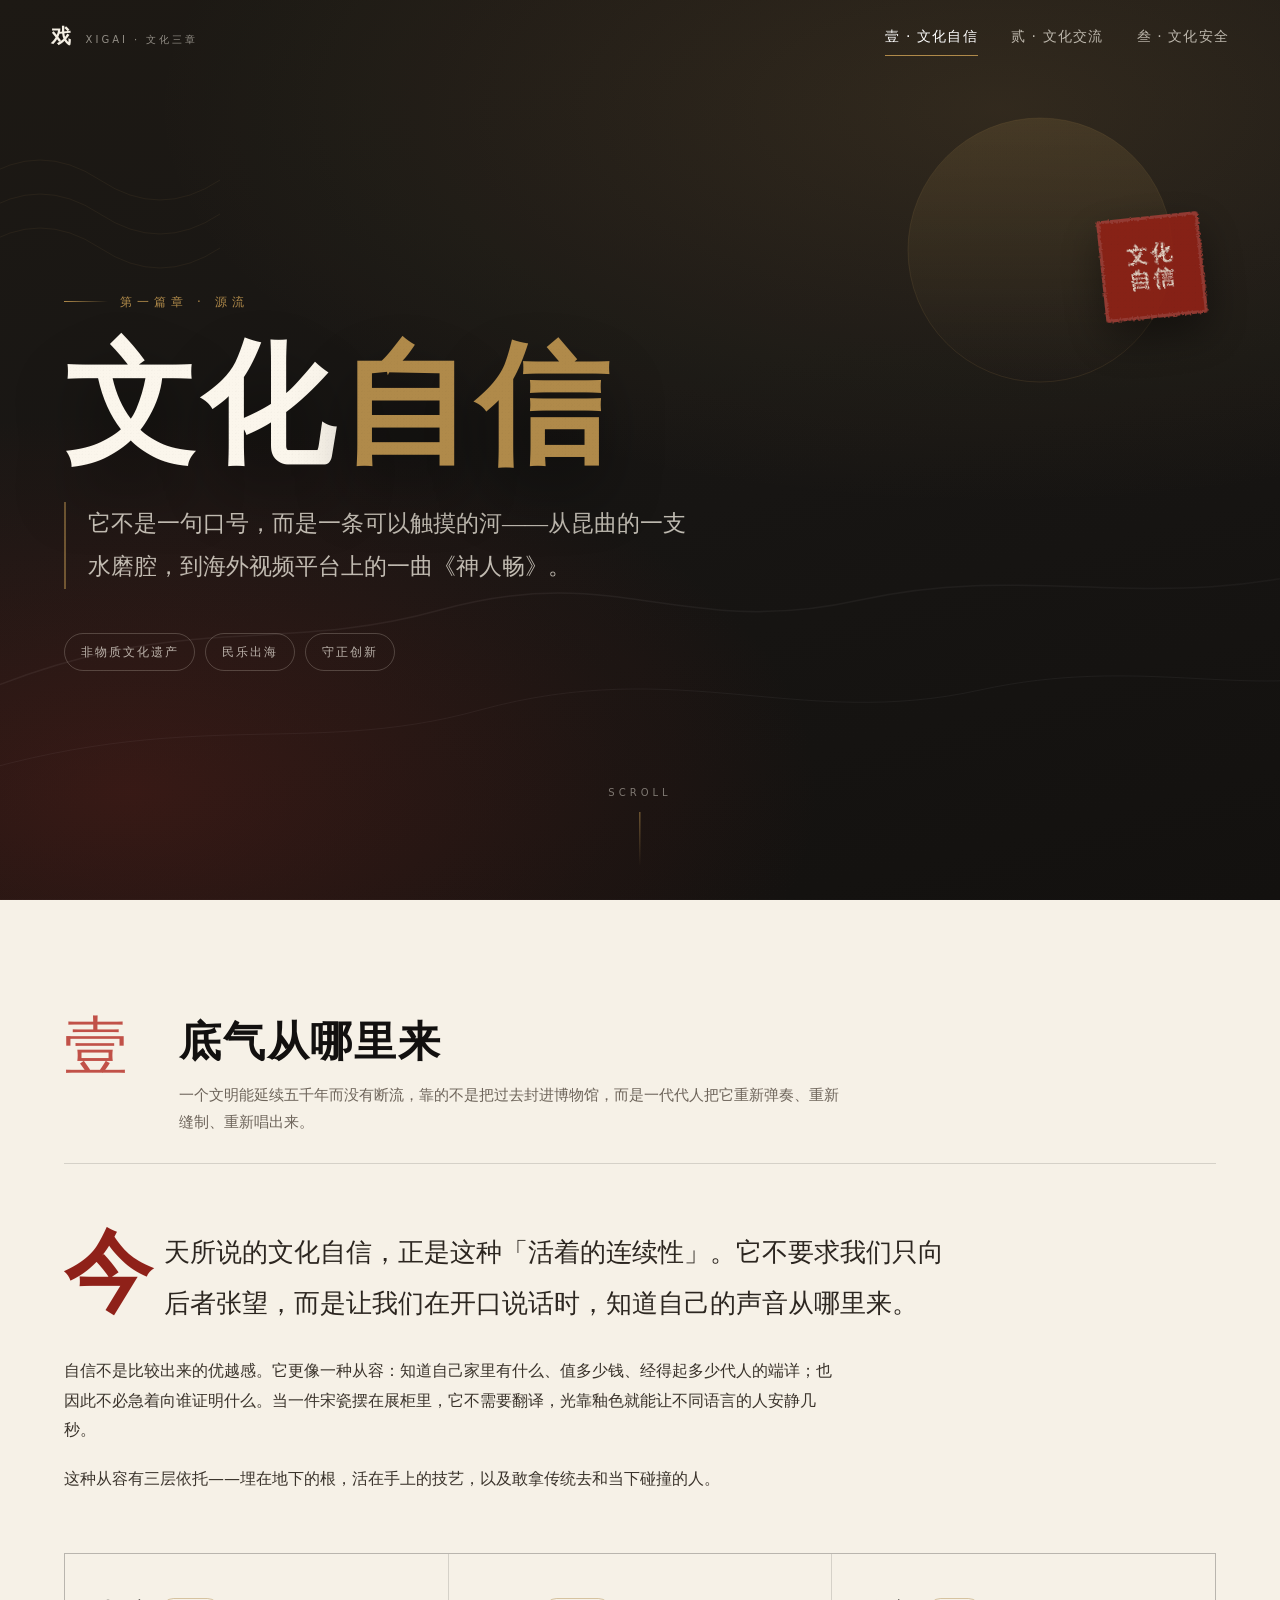
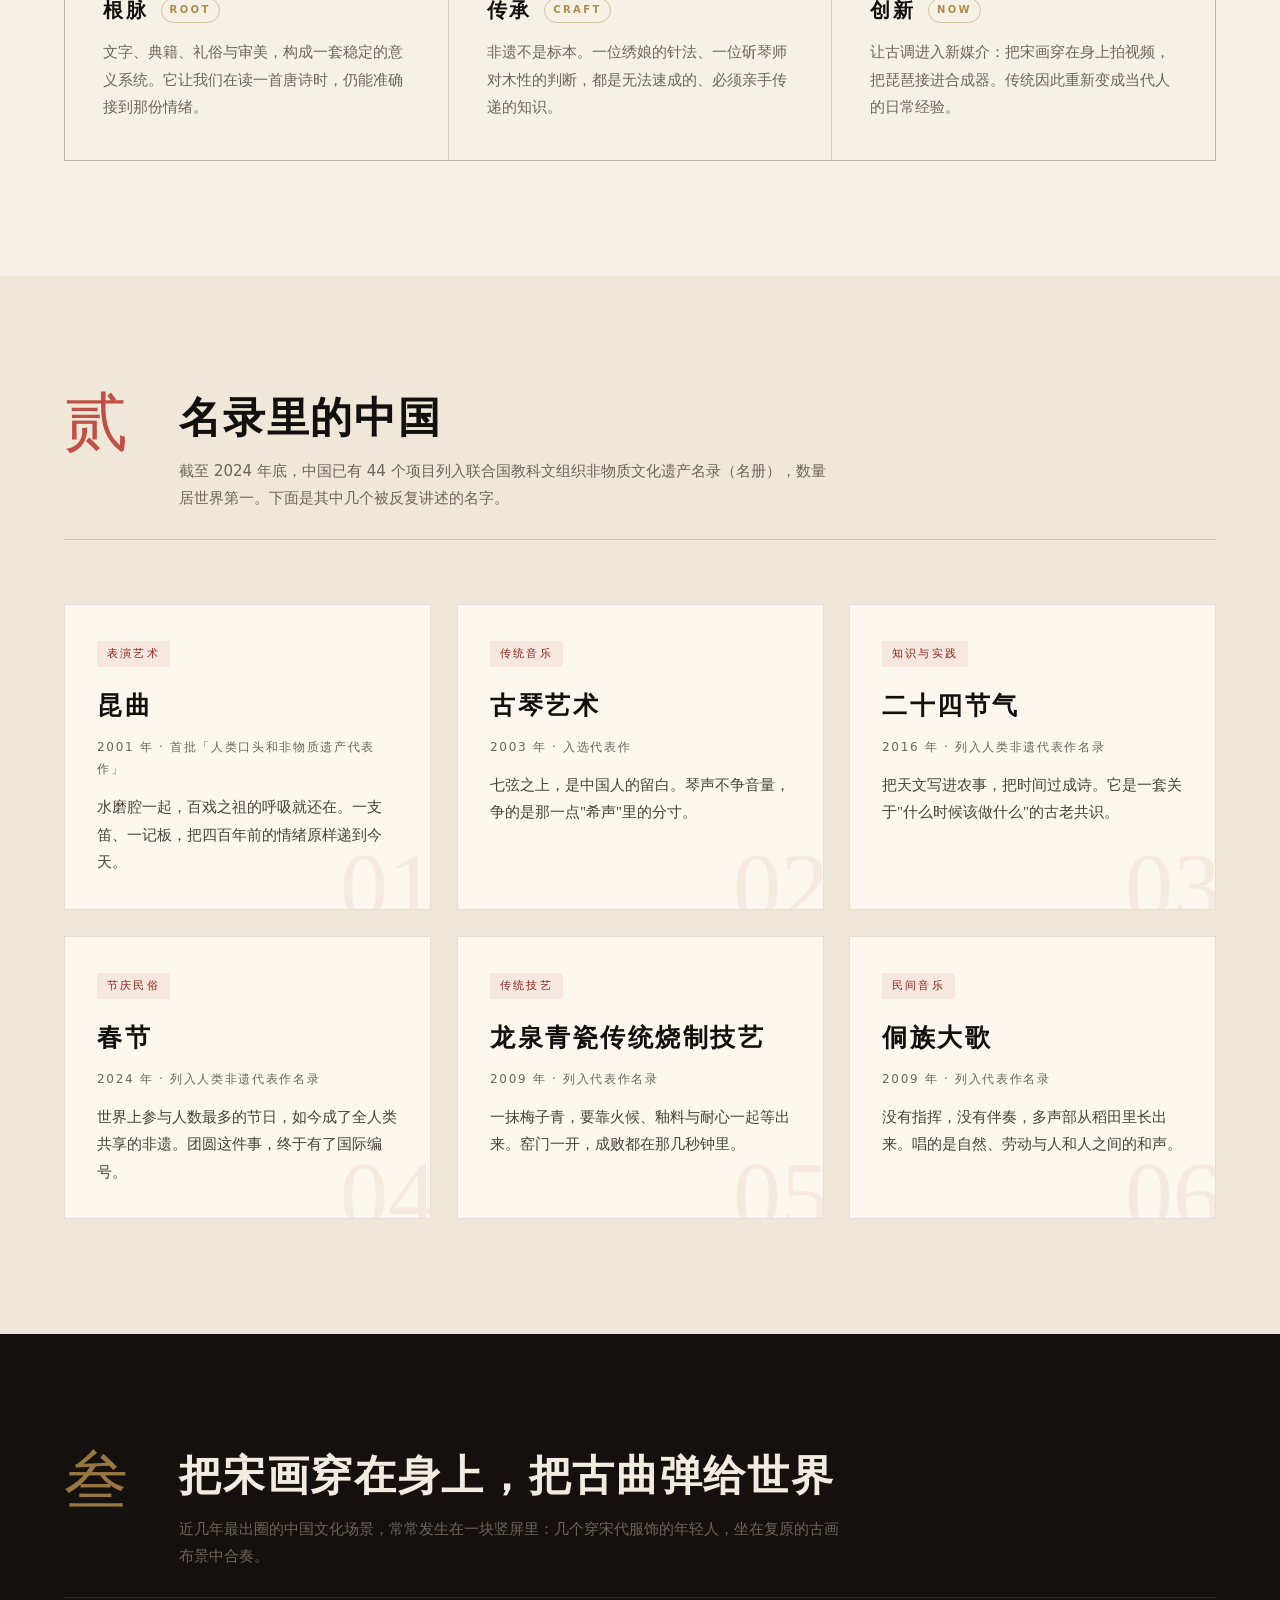
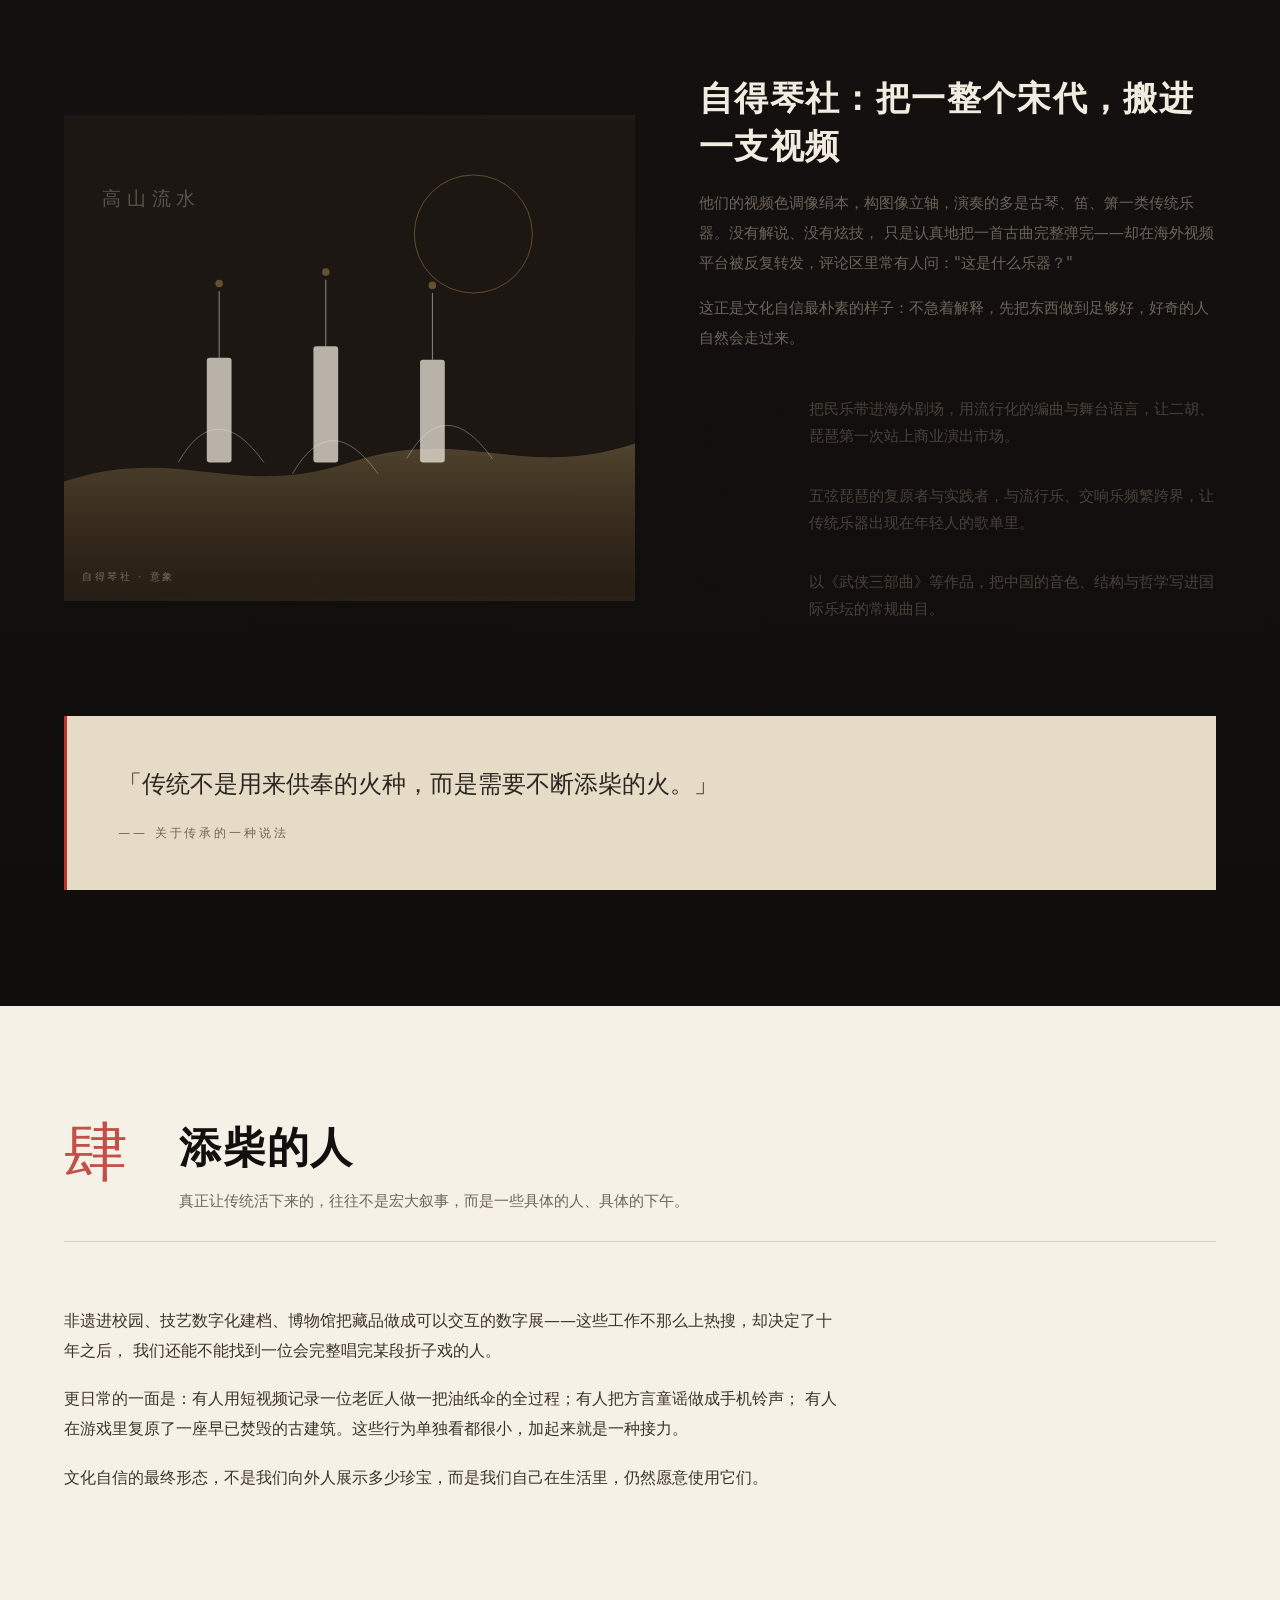
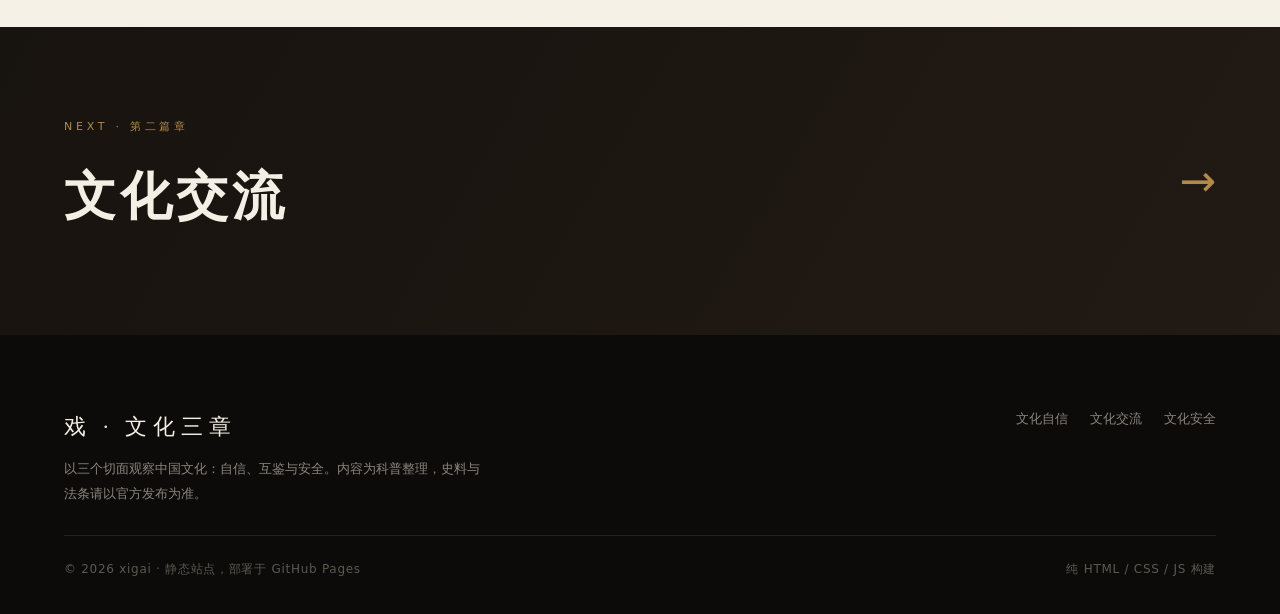
==== index.html @ 6d7d10a4 "feat: 建立文化三章静态站点与 Pages 部署工作流 三页结构：文化自信（非遗/民乐出海）、文化交流（民间与宏观双视角）、文化安全（风险/提醒/法条）。" ====
<!DOCTYPE html>
<html lang="zh-CN">
<head>
<meta charset="UTF-8">
<meta name="viewport" content="width=device-width, initial-scale=1">
<title>文化自信 · 文化三章</title>
<meta name="description" content="文化三章之一：文化自信。从非物质文化遗产到民乐出海，看一条没有断流的河。">
<link rel="icon" href="data:image/svg+xml,%3Csvg xmlns='http://www.w3.org/2000/svg' viewBox='0 0 100 100'%3E%3Crect width='100' height='100' fill='%238f2119'/%3E%3Ctext x='50' y='73' font-size='62' text-anchor='middle' fill='%23f5e6d6'%3E%E6%96%87%3C/text%3E%3C/svg%3E">
<link rel="stylesheet" href="assets/css/style.css">
</head>
<body data-page="home">

<div class="progress" aria-hidden="true"></div>

<svg width="0" height="0" style="position:absolute" aria-hidden="true">
  <filter id="rough">
    <feTurbulence type="fractalNoise" baseFrequency="0.9" numOctaves="3" result="n"/>
    <feDisplacementMap in="SourceGraphic" in2="n" scale="4"/>
  </filter>
</svg>

<header class="nav">
  <a class="nav__logo" href="index.html"><b>戏</b><span>XIGAI · 文化三章</span></a>
  <button class="nav__toggle" aria-label="打开菜单" aria-expanded="false">
    <i></i><i></i><i></i>
  </button>
  <nav class="nav__links">
    <a href="index.html" data-nav="home">壹 · 文化自信</a>
    <a href="exchange.html" data-nav="exchange">贰 · 文化交流</a>
    <a href="security.html" data-nav="security">叁 · 文化安全</a>
  </nav>
</header>

<main>
  <!-- 首屏 -->
  <section class="hero">
    <div class="hero__art" aria-hidden="true">
      <svg viewBox="0 0 1440 900" preserveAspectRatio="xMidYMid slice">
        <defs>
          <linearGradient id="g1" x1="0" y1="0" x2="0" y2="1">
            <stop offset="0%" stop-color="#b08a4a" stop-opacity=".34"/>
            <stop offset="100%" stop-color="#b08a4a" stop-opacity="0"/>
          </linearGradient>
          <linearGradient id="g2" x1="0" y1="0" x2="1" y2="1">
            <stop offset="0%" stop-color="#f4efe4" stop-opacity=".16"/>
            <stop offset="100%" stop-color="#f4efe4" stop-opacity="0"/>
          </linearGradient>
        </defs>
        <circle cx="1120" cy="250" r="132" fill="url(#g1)"/>
        <circle cx="1120" cy="250" r="132" fill="none" stroke="#b08a4a" stroke-opacity=".28"/>
        <path d="M0 720 C 240 600 340 660 520 610 C 700 560 760 640 940 600 C 1120 560 1240 620 1440 560 L1440 900 L0 900 Z"
              fill="none" stroke="url(#g2)" stroke-width="1.5"/>
        <path d="M0 790 C 260 700 380 760 560 710 C 760 655 880 730 1060 690 C 1220 655 1330 700 1440 670"
              fill="none" stroke="#f4efe4" stroke-opacity=".1" stroke-width="1"/>
        <g stroke="#b08a4a" stroke-opacity=".18" fill="none">
          <path d="M60 180 q 60 -40 120 0 t 120 0"/>
          <path d="M60 214 q 60 -40 120 0 t 120 0"/>
          <path d="M60 248 q 60 -40 120 0 t 120 0"/>
        </g>
        <g fill="#f4efe4" fill-opacity=".05">
          <rect x="0" y="0" width="1440" height="900"/>
        </g>
      </svg>
    </div>

    <div class="seal" aria-hidden="true">文化<br>自信</div>

    <div class="hero__inner">
      <p class="kicker">第一篇章 · 源流</p>
      <h1>文化<em>自信</em></h1>
      <p class="hero__sub">
        它不是一句口号，而是一条可以触摸的河——从昆曲的一支水磨腔，到海外视频平台上的一曲《神人畅》。
      </p>
      <div class="hero__meta">
        <span class="chip">非物质文化遗产</span>
        <span class="chip">民乐出海</span>
        <span class="chip">守正创新</span>
      </div>
    </div>

    <div class="hero__scroll">SCROLL</div>
  </section>

  <!-- 壹 -->
  <section class="section">
    <div class="wrap">
      <div class="section__head reveal">
        <div class="num">壹</div>
        <div>
          <h2>底气从哪里来</h2>
          <p>一个文明能延续五千年而没有断流，靠的不是把过去封进博物馆，而是一代代人把它重新弹奏、重新缝制、重新唱出来。</p>
        </div>
      </div>

      <p class="lead dropcap reveal">
        今天所说的文化自信，正是这种「活着的连续性」。它不要求我们只向后者张望，而是让我们在开口说话时，知道自己的声音从哪里来。
      </p>

      <div class="prose reveal" data-delay="80">
        <p>
          自信不是比较出来的优越感。它更像一种从容：知道自己家里有什么、值多少钱、经得起多少代人的端详；也因此不必急着向谁证明什么。当一件宋瓷摆在展柜里，它不需要翻译，光靠釉色就能让不同语言的人安静几秒。
        </p>
        <p>
          这种从容有三层依托——埋在地下的根，活在手上的技艺，以及敢拿传统去和当下碰撞的人。
        </p>
      </div>

      <div class="pillars reveal" data-delay="140">
        <div class="pillar">
          <h3>根脉 <span>ROOT</span></h3>
          <p>文字、典籍、礼俗与审美，构成一套稳定的意义系统。它让我们在读一首唐诗时，仍能准确接到那份情绪。</p>
        </div>
        <div class="pillar">
          <h3>传承 <span>CRAFT</span></h3>
          <p>非遗不是标本。一位绣娘的针法、一位斫琴师对木性的判断，都是无法速成的、必须亲手传递的知识。</p>
        </div>
        <div class="pillar">
          <h3>创新 <span>NOW</span></h3>
          <p>让古调进入新媒介：把宋画穿在身上拍视频，把琵琶接进合成器。传统因此重新变成当代人的日常经验。</p>
        </div>
      </div>
    </div>
  </section>

  <!-- 贰 · 非遗 -->
  <section class="section section--paper2">
    <div class="wrap">
      <div class="section__head reveal">
        <div class="num">贰</div>
        <div>
          <h2>名录里的中国</h2>
          <p>截至 2024 年底，中国已有 44 个项目列入联合国教科文组织非物质文化遗产名录（名册），数量居世界第一。下面是其中几个被反复讲述的名字。</p>
        </div>
      </div>

      <div class="grid">
        <article class="heritage reveal" data-idx="01">
          <span class="heritage__tag">表演艺术</span>
          <h3>昆曲</h3>
          <time>2001 年 · 首批「人类口头和非物质遗产代表作」</time>
          <p>水磨腔一起，百戏之祖的呼吸就还在。一支笛、一记板，把四百年前的情绪原样递到今天。</p>
        </article>

        <article class="heritage reveal" data-idx="02" data-delay="60">
          <span class="heritage__tag">传统音乐</span>
          <h3>古琴艺术</h3>
          <time>2003 年 · 入选代表作</time>
          <p>七弦之上，是中国人的留白。琴声不争音量，争的是那一点"希声"里的分寸。</p>
        </article>

        <article class="heritage reveal" data-idx="03" data-delay="120">
          <span class="heritage__tag">知识与实践</span>
          <h3>二十四节气</h3>
          <time>2016 年 · 列入人类非遗代表作名录</time>
          <p>把天文写进农事，把时间过成诗。它是一套关于"什么时候该做什么"的古老共识。</p>
        </article>

        <article class="heritage reveal" data-idx="04">
          <span class="heritage__tag">节庆民俗</span>
          <h3>春节</h3>
          <time>2024 年 · 列入人类非遗代表作名录</time>
          <p>世界上参与人数最多的节日，如今成了全人类共享的非遗。团圆这件事，终于有了国际编号。</p>
        </article>

        <article class="heritage reveal" data-idx="05" data-delay="60">
          <span class="heritage__tag">传统技艺</span>
          <h3>龙泉青瓷传统烧制技艺</h3>
          <time>2009 年 · 列入代表作名录</time>
          <p>一抹梅子青，要靠火候、釉料与耐心一起等出来。窑门一开，成败都在那几秒钟里。</p>
        </article>

        <article class="heritage reveal" data-idx="06" data-delay="120">
          <span class="heritage__tag">民间音乐</span>
          <h3>侗族大歌</h3>
          <time>2009 年 · 列入代表作名录</time>
          <p>没有指挥，没有伴奏，多声部从稻田里长出来。唱的是自然、劳动与人和人之间的和声。</p>
        </article>
      </div>
    </div>
  </section>

  <!-- 叁 · 民乐出海 -->
  <section class="section section--dark">
    <div class="wrap">
      <div class="section__head reveal">
        <div class="num">叁</div>
        <div>
          <h2>把宋画穿在身上，把古曲弹给世界</h2>
          <p>近几年最出圈的中国文化场景，常常发生在一块竖屏里：几个穿宋代服饰的年轻人，坐在复原的古画布景中合奏。</p>
        </div>
      </div>

      <div class="feature">
        <div class="feature__visual reveal" aria-hidden="true">
          <svg viewBox="0 0 600 500">
            <defs>
              <linearGradient id="silk" x1="0" y1="0" x2="0" y2="1">
                <stop offset="0%" stop-color="#d8b979" stop-opacity=".5"/>
                <stop offset="100%" stop-color="#8a5a2b" stop-opacity=".18"/>
              </linearGradient>
            </defs>
            <rect x="0" y="0" width="600" height="500" fill="#1c1712"/>
            <circle cx="430" cy="120" r="62" fill="none" stroke="#b08a4a" stroke-opacity=".5"/>
            <path d="M0 380 C 120 340 180 400 300 360 C 420 320 480 380 600 340 L600 500 L0 500 Z" fill="url(#silk)" opacity=".55"/>
            <g stroke="#f4efe4" stroke-opacity=".35" stroke-width="1" fill="none">
              <path d="M120 360 q 40 -70 90 0"/>
              <path d="M240 372 q 40 -70 90 0"/>
              <path d="M360 356 q 40 -70 90 0"/>
            </g>
            <g fill="#f4efe4" fill-opacity=".72">
              <rect x="150" y="250" width="26" height="110" rx="3"/>
              <rect x="262" y="238" width="26" height="122" rx="3"/>
              <rect x="374" y="252" width="26" height="108" rx="3"/>
            </g>
            <g stroke="#f4efe4" stroke-opacity=".55" stroke-width="1">
              <path d="M163 250 L163 180" /><path d="M275 238 L275 168" /><path d="M387 252 L387 182"/>
            </g>
            <g fill="#b08a4a" fill-opacity=".5">
              <circle cx="163" cy="172" r="4"/><circle cx="275" cy="160" r="4"/><circle cx="387" cy="174" r="4"/>
            </g>
            <text x="40" y="90" fill="#f4efe4" fill-opacity=".28" font-size="20" font-family="serif" letter-spacing="6">高山流水</text>
          </svg>
        </div>

        <div class="reveal" data-delay="80">
          <h3>自得琴社：把一整个宋代，搬进一支视频</h3>
          <p>
            他们的视频色调像绢本，构图像立轴，演奏的多是古琴、笛、箫一类传统乐器。没有解说、没有炫技，
            只是认真地把一首古曲完整弹完——却在海外视频平台被反复转发，评论区里常有人问："这是什么乐器？"
          </p>
          <p>
            这正是文化自信最朴素的样子：不急着解释，先把东西做到足够好，好奇的人自然会走过来。
          </p>

          <ul class="mini-list">
            <li><b>女子十二乐坊</b><span>把民乐带进海外剧场，用流行化的编曲与舞台语言，让二胡、琵琶第一次站上商业演出市场。</span></li>
            <li><b>方锦龙</b><span>五弦琵琶的复原者与实践者，与流行乐、交响乐频繁跨界，让传统乐器出现在年轻人的歌单里。</span></li>
            <li><b>谭盾</b><span>以《武侠三部曲》等作品，把中国的音色、结构与哲学写进国际乐坛的常规曲目。</span></li>
          </ul>
        </div>
      </div>

      <div class="quote reveal">
        「传统不是用来供奉的火种，而是需要不断添柴的火。」
        <small>—— 关于传承的一种说法</small>
      </div>
    </div>
  </section>

  <!-- 肆 -->
  <section class="section">
    <div class="wrap">
      <div class="section__head reveal">
        <div class="num">肆</div>
        <div>
          <h2>添柴的人</h2>
          <p>真正让传统活下来的，往往不是宏大叙事，而是一些具体的人、具体的下午。</p>
        </div>
      </div>

      <div class="prose reveal">
        <p>
          非遗进校园、技艺数字化建档、博物馆把藏品做成可以交互的数字展——这些工作不那么上热搜，却决定了十年之后，
          我们还能不能找到一位会完整唱完某段折子戏的人。
        </p>
        <p>
          更日常的一面是：有人用短视频记录一位老匠人做一把油纸伞的全过程；有人把方言童谣做成手机铃声；
          有人在游戏里复原了一座早已焚毁的古建筑。这些行为单独看都很小，加起来就是一种接力。
        </p>
        <p>
          文化自信的最终形态，不是我们向外人展示多少珍宝，而是我们自己在生活里，仍然愿意使用它们。
        </p>
      </div>
    </div>
  </section>
</main>

<a class="next" href="exchange.html">
  <div class="next__inner">
    <div>
      <small>NEXT · 第二篇章</small>
      <strong>文化交流</strong>
    </div>
    <div class="next__arrow" aria-hidden="true">→</div>
  </div>
</a>

<footer class="footer">
  <div class="footer__inner">
    <div>
      <div class="footer__brand">戏 · 文化三章</div>
      <p style="margin:0;max-width:420px;line-height:1.9;">
        以三个切面观察中国文化：自信、互鉴与安全。内容为科普整理，史料与法条请以官方发布为准。
      </p>
    </div>
    <div class="footer__links">
      <a href="index.html">文化自信</a>
      <a href="exchange.html">文化交流</a>
      <a href="security.html">文化安全</a>
    </div>
  </div>
  <div class="footer__bottom">
    <span>© <span id="year">2026</span> xigai · 静态站点，部署于 GitHub Pages</span>
    <span>纯 HTML / CSS / JS 构建</span>
  </div>
</footer>

<button class="to-top" aria-label="回到顶部">
  <svg viewBox="0 0 24 24" fill="none" stroke="currentColor" stroke-width="2">
    <path d="M12 19V5M5 12l7-7 7 7"/>
  </svg>
</button>

<script src="assets/js/main.js"></script>
<script>document.getElementById("year").textContent = new Date().getFullYear();</script>
</body>
</html>
---- assets/css/style.css ----
/* =========================================================
   xigai — 文化三章 共享样式
   设计语言：纸本 + 墨 + 朱砂 + 赭金，编辑式排版
   ========================================================= */

:root {
  --ink: #12100f;
  --ink-soft: #1d1917;
  --ink-line: rgba(18, 16, 15, 0.14);
  --paper: #f6f1e7;
  --paper-2: #efe7d7;
  --paper-3: #e6dbc7;
  --red: #b8352c;
  --red-deep: #8f2119;
  --gold: #b08a4a;
  --jade: #33705f;
  --muted: #6d645a;
  --serif: "Noto Serif SC", "Source Han Serif SC", "Songti SC", "STSong", "SimSun", serif;
  --sans: "Noto Sans SC", "PingFang SC", "Microsoft YaHei", system-ui, -apple-system, sans-serif;
  --maxw: 1180px;
  --ease: cubic-bezier(0.22, 0.61, 0.36, 1);
}

*,
*::before,
*::after { box-sizing: border-box; }

html { scroll-behavior: smooth; }

body {
  margin: 0;
  background: var(--paper);
  color: var(--ink);
  font-family: var(--sans);
  font-size: 16px;
  line-height: 1.85;
  -webkit-font-smoothing: antialiased;
  text-rendering: optimizeLegibility;
  overflow-x: hidden;
}

img { max-width: 100%; display: block; }
a { color: inherit; text-decoration: none; }
::selection { background: var(--red); color: #fff; }

/* ---------- 纸纹与光晕 ---------- */
body::before {
  content: "";
  position: fixed;
  inset: 0;
  pointer-events: none;
  z-index: 9998;
  opacity: 0.35;
  background-image:
    radial-gradient(rgba(18, 16, 15, 0.055) 1px, transparent 1px),
    radial-gradient(rgba(18, 16, 15, 0.035) 1px, transparent 1px);
  background-size: 3px 3px, 7px 7px;
  background-position: 0 0, 2px 3px;
  mix-blend-mode: multiply;
}

/* ---------- 阅读进度条 ---------- */
.progress {
  position: fixed;
  top: 0; left: 0;
  height: 2px;
  width: 0;
  background: linear-gradient(90deg, var(--red-deep), var(--red), var(--gold));
  z-index: 10000;
  transition: width 0.1s linear;
}

/* ---------- 顶部导航 ---------- */
.nav {
  position: fixed;
  top: 0; left: 0; right: 0;
  z-index: 9999;
  display: flex;
  align-items: center;
  justify-content: space-between;
  gap: 24px;
  padding: 18px clamp(20px, 4vw, 56px);
  background: rgba(18, 16, 15, 0.0);
  border-bottom: 1px solid transparent;
  transition: background 0.45s var(--ease), padding 0.45s var(--ease), border-color 0.45s var(--ease);
  color: #f4efe4;
}

.nav.is-solid {
  background: rgba(16, 14, 13, 0.9);
  backdrop-filter: blur(14px) saturate(1.2);
  -webkit-backdrop-filter: blur(14px) saturate(1.2);
  border-bottom: 1px solid rgba(240, 230, 210, 0.12);
  padding: 12px clamp(20px, 4vw, 56px);
}

.nav__logo {
  display: flex;
  align-items: baseline;
  gap: 10px;
  font-family: var(--serif);
  font-size: 20px;
  letter-spacing: 0.22em;
}

.nav__logo b { font-weight: 600; }
.nav__logo span {
  font-family: var(--sans);
  font-size: 10px;
  letter-spacing: 0.3em;
  opacity: 0.55;
  text-transform: uppercase;
}

.nav__links {
  display: flex;
  align-items: center;
  gap: clamp(16px, 2.6vw, 38px);
  font-size: 14px;
  letter-spacing: 0.08em;
}

.nav__links a {
  position: relative;
  padding: 6px 0;
  opacity: 0.72;
  transition: opacity 0.3s var(--ease);
}

.nav__links a::after {
  content: "";
  position: absolute;
  left: 0; bottom: 0;
  height: 1px; width: 0;
  background: var(--gold);
  transition: width 0.35s var(--ease);
}

.nav__links a:hover { opacity: 1; }
.nav__links a:hover::after,
.nav__links a.is-active::after { width: 100%; }
.nav__links a.is-active { opacity: 1; color: #fff; }

.nav__toggle {
  display: none;
  width: 40px; height: 40px;
  border: 1px solid rgba(244, 239, 228, 0.28);
  background: transparent;
  border-radius: 2px;
  cursor: pointer;
  position: relative;
}

.nav__toggle i {
  position: absolute;
  left: 10px; right: 10px;
  height: 1px;
  background: #f4efe4;
  transition: transform 0.35s var(--ease), opacity 0.25s;
}
.nav__toggle i:nth-child(1) { top: 14px; }
.nav__toggle i:nth-child(2) { top: 19px; }
.nav__toggle i:nth-child(3) { top: 24px; }
.nav.is-open .nav__toggle i:nth-child(1) { transform: translateY(5px) rotate(45deg); }
.nav.is-open .nav__toggle i:nth-child(2) { opacity: 0; }
.nav.is-open .nav__toggle i:nth-child(3) { transform: translateY(-5px) rotate(-45deg); }

/* ---------- 首屏 ---------- */
.hero {
  position: relative;
  min-height: 100vh;
  display: flex;
  align-items: center;
  padding: 140px clamp(22px, 5vw, 72px) 90px;
  background:
    radial-gradient(120% 80% at 78% 12%, rgba(176, 138, 74, 0.16), transparent 55%),
    radial-gradient(90% 70% at 10% 88%, rgba(140, 33, 25, 0.28), transparent 60%),
    linear-gradient(165deg, #17130f 0%, #12100f 45%, #0d0b0a 100%);
  color: #f4efe4;
  overflow: hidden;
}

.hero__art {
  position: absolute;
  inset: 0;
  pointer-events: none;
  opacity: 0.5;
}

.hero__art svg { width: 100%; height: 100%; }

.hero__inner {
  position: relative;
  z-index: 2;
  width: 100%;
  max-width: var(--maxw);
  margin: 0 auto;
}

.kicker {
  display: inline-flex;
  align-items: center;
  gap: 12px;
  font-size: 12px;
  letter-spacing: 0.42em;
  color: var(--gold);
  text-transform: uppercase;
  margin-bottom: 26px;
}

.kicker::before {
  content: "";
  width: 44px; height: 1px;
  background: linear-gradient(90deg, var(--gold), transparent);
}

.hero h1 {
  font-family: var(--serif);
  font-weight: 600;
  font-size: clamp(56px, 11vw, 132px);
  line-height: 1.02;
  letter-spacing: 0.04em;
  margin: 0 0 28px;
  color: #fbf6ec;
  text-shadow: 0 30px 60px rgba(0, 0, 0, 0.45);
}

.hero h1 em {
  font-style: normal;
  color: var(--gold);
  position: relative;
}

.hero__sub {
  max-width: 640px;
  font-family: var(--serif);
  font-size: clamp(17px, 2.1vw, 23px);
  line-height: 1.9;
  color: rgba(244, 239, 228, 0.76);
  margin: 0;
  border-left: 2px solid rgba(176, 138, 74, 0.55);
  padding-left: 22px;
}

.hero__meta {
  display: flex;
  flex-wrap: wrap;
  gap: 10px;
  margin-top: 44px;
}

.chip {
  font-size: 12px;
  letter-spacing: 0.16em;
  padding: 7px 16px;
  border: 1px solid rgba(240, 232, 216, 0.22);
  border-radius: 999px;
  color: rgba(244, 239, 228, 0.72);
  transition: border-color 0.3s, color 0.3s, background 0.3s;
}

.chip:hover {
  border-color: var(--gold);
  color: var(--gold);
  background: rgba(176, 138, 74, 0.08);
}

.hero__scroll {
  position: absolute;
  left: 50%;
  bottom: 34px;
  transform: translateX(-50%);
  display: flex;
  flex-direction: column;
  align-items: center;
  gap: 10px;
  font-size: 10px;
  letter-spacing: 0.4em;
  color: rgba(244, 239, 228, 0.45);
  z-index: 2;
}

.hero__scroll::after {
  content: "";
  width: 1px; height: 54px;
  background: linear-gradient(to bottom, rgba(176, 138, 74, 0.8), transparent);
  animation: drop 2.4s var(--ease) infinite;
}

@keyframes drop {
  0% { transform: scaleY(0); transform-origin: top; opacity: 0; }
  40% { transform: scaleY(1); transform-origin: top; opacity: 1; }
  100% { transform: scaleY(0); transform-origin: bottom; opacity: 0; }
}

/* 印章 */
.seal {
  position: absolute;
  right: clamp(24px, 6vw, 96px);
  top: 24%;
  width: clamp(74px, 8vw, 108px);
  height: clamp(74px, 8vw, 108px);
  background: var(--red-deep);
  color: #f5e6d6;
  font-family: var(--serif);
  font-size: clamp(16px, 1.7vw, 22px);
  line-height: 1.15;
  display: grid;
  place-items: center;
  text-align: center;
  letter-spacing: 0.1em;
  border-radius: 3px;
  box-shadow: 0 18px 40px rgba(0, 0, 0, 0.45), inset 0 0 0 3px rgba(255, 255, 255, 0.12);
  transform: rotate(-6deg);
  filter: url(#rough);
  opacity: 0.92;
  z-index: 2;
}

/* ---------- 通用段落 ---------- */
.section {
  position: relative;
  padding: clamp(70px, 9vw, 130px) clamp(22px, 5vw, 72px);
}

.section--paper2 { background: var(--paper-2); }
.section--dark {
  background: linear-gradient(180deg, #14110f, #100e0d);
  color: #f2ece0;
}
.section--dark .lead,
.section--dark p { color: rgba(242, 236, 224, 0.74); }

.wrap { max-width: var(--maxw); margin: 0 auto; }

.section__head {
  display: flex;
  gap: clamp(20px, 4vw, 56px);
  align-items: flex-start;
  margin-bottom: clamp(40px, 5vw, 70px);
  padding-bottom: 26px;
  border-bottom: 1px solid var(--ink-line);
}

.section--dark .section__head { border-color: rgba(240, 232, 216, 0.14); }

.num {
  font-family: var(--serif);
  font-size: clamp(40px, 5vw, 64px);
  line-height: 1;
  color: var(--red);
  opacity: 0.85;
  flex: none;
  font-weight: 500;
}

.section--dark .num { color: var(--gold); }

.section__head h2 {
  font-family: var(--serif);
  font-weight: 600;
  font-size: clamp(26px, 3.4vw, 42px);
  line-height: 1.3;
  margin: 0 0 12px;
  letter-spacing: 0.04em;
}

.section__head p {
  margin: 0;
  max-width: 660px;
  color: var(--muted);
  font-size: 15px;
}

.lead {
  font-family: var(--serif);
  font-size: clamp(19px, 2.4vw, 26px);
  line-height: 1.95;
  color: #2c2620;
  margin: 0 0 26px;
  max-width: 880px;
}

.prose { max-width: 780px; color: #3a332b; }
.prose p { margin: 0 0 1.2em; }

/* 首字下沉 */
.dropcap::first-letter {
  float: left;
  font-family: var(--serif);
  font-size: 3.4em;
  line-height: 0.92;
  padding: 4px 12px 0 0;
  color: var(--red-deep);
  font-weight: 600;
}

/* ---------- 概念三卡 ---------- */
.pillars {
  display: grid;
  grid-template-columns: repeat(auto-fit, minmax(240px, 1fr));
  gap: 1px;
  background: var(--ink-line);
  border: 1px solid var(--ink-line);
  margin-top: clamp(36px, 5vw, 60px);
}

.pillar {
  background: var(--paper);
  padding: clamp(24px, 3vw, 38px);
  transition: background 0.4s var(--ease), transform 0.4s var(--ease);
}

.pillar:hover { background: #fbf7ee; }

.pillar h3 {
  font-family: var(--serif);
  font-size: 20px;
  margin: 0 0 10px;
  letter-spacing: 0.14em;
  display: flex;
  align-items: center;
  gap: 12px;
}

.pillar h3 span {
  font-family: var(--sans);
  font-size: 10px;
  letter-spacing: 0.24em;
  color: var(--gold);
  border: 1px solid rgba(176, 138, 74, 0.45);
  padding: 2px 8px;
  border-radius: 999px;
}

.pillar p { margin: 0; font-size: 14.5px; color: var(--muted); line-height: 1.9; }

/* ---------- 非遗卡片网格 ---------- */
.grid {
  display: grid;
  grid-template-columns: repeat(auto-fill, minmax(280px, 1fr));
  gap: clamp(16px, 2vw, 26px);
}

.heritage {
  position: relative;
  background: #fbf7ee;
  border: 1px solid rgba(18, 16, 15, 0.1);
  padding: clamp(22px, 2.6vw, 32px);
  overflow: hidden;
  transition: transform 0.5s var(--ease), box-shadow 0.5s var(--ease), border-color 0.5s var(--ease);
}

.heritage::after {
  content: attr(data-idx);
  position: absolute;
  right: -6px;
  bottom: -26px;
  font-family: var(--serif);
  font-size: 96px;
  line-height: 1;
  color: rgba(184, 53, 44, 0.07);
  transition: color 0.5s var(--ease), transform 0.6s var(--ease);
}

.heritage:hover {
  transform: translateY(-6px);
  border-color: rgba(176, 138, 74, 0.6);
  box-shadow: 0 26px 50px -20px rgba(18, 16, 15, 0.35);
}

.heritage:hover::after { color: rgba(184, 53, 44, 0.14); transform: translateY(-4px); }

.heritage__tag {
  display: inline-block;
  font-size: 11px;
  letter-spacing: 0.2em;
  color: var(--red-deep);
  background: rgba(184, 53, 44, 0.08);
  padding: 3px 10px;
  margin-bottom: 16px;
}

.heritage h3 {
  font-family: var(--serif);
  font-size: clamp(20px, 2.2vw, 25px);
  margin: 0 0 6px;
  letter-spacing: 0.1em;
}

.heritage time {
  display: block;
  font-family: var(--sans);
  font-size: 12px;
  letter-spacing: 0.14em;
  color: var(--muted);
  margin-bottom: 14px;
}

.heritage p {
  margin: 0;
  font-size: 14.5px;
  color: #4a4239;
  line-height: 1.9;
  font-family: var(--serif);
}

/* ---------- 特写块 ---------- */
.feature {
  display: grid;
  grid-template-columns: 1.05fr 0.95fr;
  gap: clamp(28px, 5vw, 70px);
  align-items: center;
  margin-top: clamp(50px, 6vw, 80px);
}

.feature__visual {
  position: relative;
  aspect-ratio: 4 / 3.4;
  background: linear-gradient(160deg, #1b1714, #241d16 55%, #2c2118);
  overflow: hidden;
  display: grid;
  place-items: center;
}

.feature__visual svg { width: 100%; height: 100%; }

.feature__visual::after {
  content: "自得琴社 · 意象";
  position: absolute;
  left: 18px;
  bottom: 14px;
  font-size: 10px;
  letter-spacing: 0.26em;
  color: rgba(240, 230, 210, 0.4);
}

.feature h3 {
  font-family: var(--serif);
  font-size: clamp(24px, 3vw, 34px);
  line-height: 1.4;
  margin: 0 0 18px;
  letter-spacing: 0.04em;
}

.feature p { color: var(--muted); font-size: 15px; line-height: 2; margin: 0 0 1em; }

.mini-list { list-style: none; padding: 0; margin: 26px 0 0; }

.mini-list li {
  display: grid;
  grid-template-columns: 92px 1fr;
  gap: 18px;
  padding: 16px 0;
  border-top: 1px solid var(--ink-line);
  font-size: 14.5px;
  color: #4a4239;
}

.mini-list li b {
  font-family: var(--serif);
  font-weight: 600;
  color: var(--ink);
  letter-spacing: 0.08em;
}

/* ---------- 引言块 ---------- */
.quote {
  margin: clamp(46px, 6vw, 80px) 0 0;
  padding: clamp(28px, 4vw, 46px) clamp(26px, 4vw, 54px);
  background: var(--paper-3);
  border-left: 3px solid var(--red);
  font-family: var(--serif);
  font-size: clamp(18px, 2.2vw, 24px);
  line-height: 1.9;
  color: #2c2620;
  position: relative;
}

.quote small {
  display: block;
  margin-top: 14px;
  font-family: var(--sans);
  font-size: 12px;
  letter-spacing: 0.24em;
  color: var(--muted);
}

/* ---------- 标签页 ---------- */
.tabs {
  display: inline-flex;
  gap: 4px;
  padding: 4px;
  background: rgba(18, 16, 15, 0.06);
  border: 1px solid var(--ink-line);
  margin-bottom: clamp(34px, 4vw, 54px);
  flex-wrap: wrap;
}

.tab {
  appearance: none;
  border: 0;
  background: transparent;
  font-family: var(--sans);
  font-size: 14px;
  letter-spacing: 0.1em;
  color: var(--muted);
  padding: 10px 22px;
  cursor: pointer;
  transition: background 0.35s var(--ease), color 0.35s var(--ease);
}

.tab:hover { color: var(--ink); }

.tab.is-active {
  background: var(--ink);
  color: #f6f1e7;
}

.panel { display: none; animation: fade 0.5s var(--ease); }
.panel.is-active { display: block; }

@keyframes fade {
  from { opacity: 0; transform: translateY(10px); }
  to { opacity: 1; transform: none; }
}

/* ---------- 出海卡片 ---------- */
.export-grid {
  display: grid;
  grid-template-columns: repeat(auto-fill, minmax(300px, 1fr));
  gap: clamp(16px, 2vw, 24px);
}

.export {
  position: relative;
  padding: clamp(24px, 3vw, 34px);
  background: #fbf7ee;
  border: 1px solid rgba(18, 16, 15, 0.1);
  transition: transform 0.45s var(--ease), box-shadow 0.45s var(--ease);
}

.export:hover {
  transform: translateY(-5px);
  box-shadow: 0 24px 46px -22px rgba(18, 16, 15, 0.32);
}

.export__k {
  display: flex;
  align-items: center;
  gap: 12px;
  font-size: 11px;
  letter-spacing: 0.24em;
  color: var(--jade);
  margin-bottom: 14px;
}

.export__k::before {
  content: "";
  width: 6px; height: 6px;
  background: var(--jade);
  border-radius: 50%;
}

.export h3 {
  font-family: var(--serif);
  font-size: 22px;
  margin: 0 0 12px;
  letter-spacing: 0.08em;
}

.export p { margin: 0 0 14px; font-size: 14.5px; color: #4a4239; }

.export ul {
  margin: 0;
  padding: 0;
  list-style: none;
  display: flex;
  flex-wrap: wrap;
  gap: 8px;
}

.export ul li {
  font-size: 12px;
  letter-spacing: 0.08em;
  color: var(--muted);
  border: 1px solid var(--ink-line);
  padding: 3px 10px;
  border-radius: 999px;
}

/* ---------- 时间线 ---------- */
.timeline {
  position: relative;
  margin: clamp(30px, 4vw, 50px) 0 0;
  padding-left: 0;
  list-style: none;
}

.timeline::before {
  content: "";
  position: absolute;
  left: 108px;
  top: 6px;
  bottom: 6px;
  width: 1px;
  background: linear-gradient(to bottom, transparent, rgba(176, 138, 74, 0.65) 8%, rgba(176, 138, 74, 0.65) 92%, transparent);
}

.timeline li {
  position: relative;
  display: grid;
  grid-template-columns: 108px 1fr;
  gap: clamp(20px, 3vw, 42px);
  padding: 18px 0;
}

.timeline time {
  font-family: var(--serif);
  font-size: 15px;
  letter-spacing: 0.06em;
  color: var(--gold);
  text-align: right;
  padding-right: 20px;
  white-space: nowrap;
}

.timeline li::before {
  content: "";
  position: absolute;
  left: 104px;
  top: 30px;
  width: 9px; height: 9px;
  border-radius: 50%;
  background: var(--paper);
  border: 1px solid var(--gold);
  box-shadow: 0 0 0 4px rgba(176, 138, 74, 0.12);
}

.timeline strong {
  display: block;
  font-family: var(--serif);
  font-size: 17.5px;
  font-weight: 600;
  letter-spacing: 0.06em;
  margin-bottom: 4px;
}

.timeline p { margin: 0; font-size: 14.5px; color: var(--muted); }

/* ---------- 双栏对照 ---------- */
.twocol {
  display: grid;
  grid-template-columns: 1fr 1fr;
  gap: 1px;
  background: rgba(240, 232, 216, 0.16);
  margin-top: clamp(44px, 5vw, 70px);
  border: 1px solid rgba(240, 232, 216, 0.16);
}

.twocol > div {
  background: #16120f;
  padding: clamp(26px, 3.4vw, 44px);
}

.twocol h3 {
  font-family: var(--serif);
  font-size: 22px;
  margin: 0 0 6px;
  letter-spacing: 0.12em;
  color: var(--gold);
}

.twocol small {
  display: block;
  font-size: 11px;
  letter-spacing: 0.3em;
  color: rgba(242, 236, 224, 0.4);
  margin-bottom: 20px;
}

.twocol ul {
  margin: 0;
  padding: 0;
  list-style: none;
}

.twocol li {
  position: relative;
  padding: 10px 0 10px 20px;
  font-size: 14.5px;
  color: rgba(242, 236, 224, 0.78);
  border-top: 1px solid rgba(240, 232, 216, 0.1);
}

.twocol li::before {
  content: "";
  position: absolute;
  left: 0; top: 20px;
  width: 8px; height: 1px;
  background: var(--gold);
}

/* ---------- 风险卡片 ---------- */
.risks {
  display: grid;
  grid-template-columns: repeat(auto-fill, minmax(300px, 1fr));
  gap: clamp(16px, 2vw, 24px);
}

.risk {
  position: relative;
  background: #1a1614;
  border: 1px solid rgba(240, 232, 216, 0.12);
  padding: clamp(24px, 3vw, 34px);
  color: #efe8da;
  overflow: hidden;
  transition: border-color 0.45s var(--ease), transform 0.45s var(--ease);
}

.risk::before {
  content: "";
  position: absolute;
  left: 0; top: 0;
  width: 3px; height: 0;
  background: var(--red);
  transition: height 0.5s var(--ease);
}

.risk:hover { transform: translateY(-5px); border-color: rgba(184, 53, 44, 0.5); }
.risk:hover::before { height: 100%; }

.risk__no {
  font-family: var(--sans);
  font-size: 11px;
  letter-spacing: 0.28em;
  color: rgba(184, 53, 44, 0.9);
  margin-bottom: 12px;
}

.risk h3 {
  font-family: var(--serif);
  font-size: 21px;
  margin: 0 0 12px;
  letter-spacing: 0.08em;
  color: #fbf6ec;
}

.risk p { margin: 0; font-size: 14.5px; color: rgba(239, 232, 218, 0.68); line-height: 1.9; }

/* ---------- 提醒清单 ---------- */
.checks {
  counter-reset: chk;
  margin: clamp(34px, 4vw, 50px) 0 0;
  padding: 0;
  list-style: none;
  display: grid;
  gap: 1px;
  background: var(--ink-line);
  border: 1px solid var(--ink-line);
}

.checks li {
  counter-increment: chk;
  background: var(--paper);
  padding: 22px clamp(20px, 3vw, 34px);
  display: grid;
  grid-template-columns: 52px 1fr;
  gap: 18px;
  align-items: baseline;
  font-size: 15px;
  color: #38312a;
  transition: background 0.35s var(--ease);
}

.checks li:hover { background: #fbf7ee; }

.checks li::before {
  content: counter(chk, decimal-leading-zero);
  font-family: var(--serif);
  font-size: 15px;
  color: var(--red);
  letter-spacing: 0.1em;
}

.checks b { font-weight: 600; color: var(--ink); }

/* ---------- 法条 ---------- */
.law {
  margin-top: clamp(40px, 5vw, 60px);
  border: 1px solid rgba(176, 138, 74, 0.4);
  background: #fbf7ee;
  padding: clamp(26px, 4vw, 48px);
  position: relative;
}

.law::before {
  content: "法";
  position: absolute;
  right: clamp(18px, 3vw, 36px);
  top: 8px;
  font-family: var(--serif);
  font-size: clamp(70px, 10vw, 120px);
  line-height: 1;
  color: rgba(176, 138, 74, 0.13);
}

.law__src {
  font-size: 11px;
  letter-spacing: 0.28em;
  color: var(--red-deep);
  margin-bottom: 16px;
}

.law blockquote {
  margin: 0 0 20px;
  font-family: var(--serif);
  font-size: clamp(17px, 2vw, 21px);
  line-height: 2;
  color: #2c2620;
  position: relative;
  z-index: 1;
}

.law__note { font-size: 12.5px; color: var(--muted); margin: 0 0 16px; }

.laws-list {
  display: flex;
  flex-wrap: wrap;
  gap: 8px;
  padding: 0;
  margin: 0;
  list-style: none;
}

.laws-list li {
  font-size: 12.5px;
  letter-spacing: 0.06em;
  padding: 5px 12px;
  border: 1px solid rgba(18, 16, 15, 0.16);
  color: #4a4239;
  background: rgba(255, 255, 255, 0.5);
}

/* ---------- 翻页 ---------- */
.next {
  display: block;
  position: relative;
  padding: clamp(48px, 7vw, 96px) clamp(22px, 5vw, 72px);
  background: linear-gradient(120deg, #17130f, #221a14);
  color: #f4efe4;
  overflow: hidden;
  transition: background 0.6s var(--ease);
}

.next::after {
  content: "";
  position: absolute;
  inset: 0;
  background: radial-gradient(60% 120% at 85% 50%, rgba(176, 138, 74, 0.22), transparent 60%);
  opacity: 0;
  transition: opacity 0.6s var(--ease);
}

.next:hover::after { opacity: 1; }

.next__inner {
  max-width: var(--maxw);
  margin: 0 auto;
  display: flex;
  align-items: center;
  justify-content: space-between;
  gap: 30px;
  position: relative;
  z-index: 1;
}

.next small {
  display: block;
  font-size: 11px;
  letter-spacing: 0.34em;
  color: var(--gold);
  margin-bottom: 12px;
}

.next strong {
  font-family: var(--serif);
  font-weight: 600;
  font-size: clamp(28px, 4.4vw, 52px);
  letter-spacing: 0.08em;
}

.next__arrow {
  font-size: clamp(28px, 4vw, 44px);
  color: var(--gold);
  transition: transform 0.5s var(--ease);
  flex: none;
}

.next:hover .next__arrow { transform: translateX(14px); }

/* ---------- 页脚 ---------- */
.footer {
  background: #0d0b0a;
  color: rgba(240, 232, 216, 0.55);
  padding: clamp(44px, 6vw, 72px) clamp(22px, 5vw, 72px) 34px;
  font-size: 13px;
}

.footer__inner {
  max-width: var(--maxw);
  margin: 0 auto;
  display: flex;
  flex-wrap: wrap;
  justify-content: space-between;
  gap: 30px;
  padding-bottom: 28px;
  border-bottom: 1px solid rgba(240, 232, 216, 0.1);
}

.footer__brand {
  font-family: var(--serif);
  font-size: 22px;
  letter-spacing: 0.26em;
  color: #f4efe4;
  margin-bottom: 10px;
}

.footer__links {
  display: flex;
  gap: 22px;
  flex-wrap: wrap;
}

.footer__links a { transition: color 0.3s; }
.footer__links a:hover { color: var(--gold); }

.footer__bottom {
  max-width: var(--maxw);
  margin: 22px auto 0;
  display: flex;
  flex-wrap: wrap;
  justify-content: space-between;
  gap: 12px;
  font-size: 12px;
  letter-spacing: 0.06em;
  color: rgba(240, 232, 216, 0.35);
}

/* ---------- 回到顶部 ---------- */
.to-top {
  position: fixed;
  right: 22px;
  bottom: 22px;
  width: 44px; height: 44px;
  display: grid;
  place-items: center;
  background: rgba(18, 16, 15, 0.82);
  color: #f4efe4;
  border: 1px solid rgba(240, 232, 216, 0.18);
  border-radius: 50%;
  cursor: pointer;
  z-index: 9997;
  opacity: 0;
  pointer-events: none;
  transform: translateY(12px);
  transition: opacity 0.4s var(--ease), transform 0.4s var(--ease), background 0.3s;
}

.to-top.is-visible { opacity: 1; pointer-events: auto; transform: none; }
.to-top:hover { background: var(--red-deep); }
.to-top svg { width: 16px; height: 16px; }

/* ---------- 滚动入场 ---------- */
.reveal {
  opacity: 0;
  transform: translateY(26px);
  transition: opacity 0.9s var(--ease), transform 0.9s var(--ease);
  will-change: opacity, transform;
}

.reveal.is-in { opacity: 1; transform: none; }

/* ---------- 响应式 ---------- */
@media (max-width: 900px) {
  .nav__toggle { display: block; }

  .nav__links {
    position: absolute;
    top: 100%;
    left: 0; right: 0;
    flex-direction: column;
    align-items: flex-start;
    gap: 0;
    background: rgba(16, 14, 13, 0.97);
    backdrop-filter: blur(16px);
    -webkit-backdrop-filter: blur(16px);
    border-bottom: 1px solid rgba(240, 230, 210, 0.12);
    max-height: 0;
    overflow: hidden;
    transition: max-height 0.45s var(--ease);
  }

  .nav.is-open .nav__links { max-height: 320px; }

  .nav__links a {
    width: 100%;
    padding: 16px clamp(20px, 5vw, 40px);
    border-top: 1px solid rgba(240, 230, 210, 0.08);
    opacity: 0.85;
  }

  .nav__links a::after { display: none; }

  .hero { min-height: auto; padding-top: 130px; padding-bottom: 80px; }
  .seal { top: 12%; right: 18px; }
  .feature { grid-template-columns: 1fr; }
  .feature__visual { order: -1; }
  .twocol { grid-template-columns: 1fr; }
  .timeline::before { left: 78px; }
  .timeline li { grid-template-columns: 78px 1fr; gap: 18px; }
  .timeline li::before { left: 74px; }
  .timeline time { font-size: 13px; padding-right: 12px; }
  .section__head { flex-direction: column; gap: 12px; }
  .next__inner { align-items: flex-start; }
}

@media (max-width: 560px) {
  body { font-size: 15px; }
  .hero h1 { letter-spacing: 0.02em; }
  .hero__sub { padding-left: 16px; }
  .heritage::after { font-size: 74px; }
  .checks li { grid-template-columns: 32px 1fr; gap: 12px; }
  .timeline::before { display: none; }
  .timeline li { grid-template-columns: 1fr; gap: 4px; }
  .timeline li::before { display: none; }
  .timeline time { text-align: left; padding: 0; }
}

@media (prefers-reduced-motion: reduce) {
  html { scroll-behavior: auto; }
  .reveal { opacity: 1; transform: none; transition: none; }
  .hero__scroll::after { animation: none; }
}
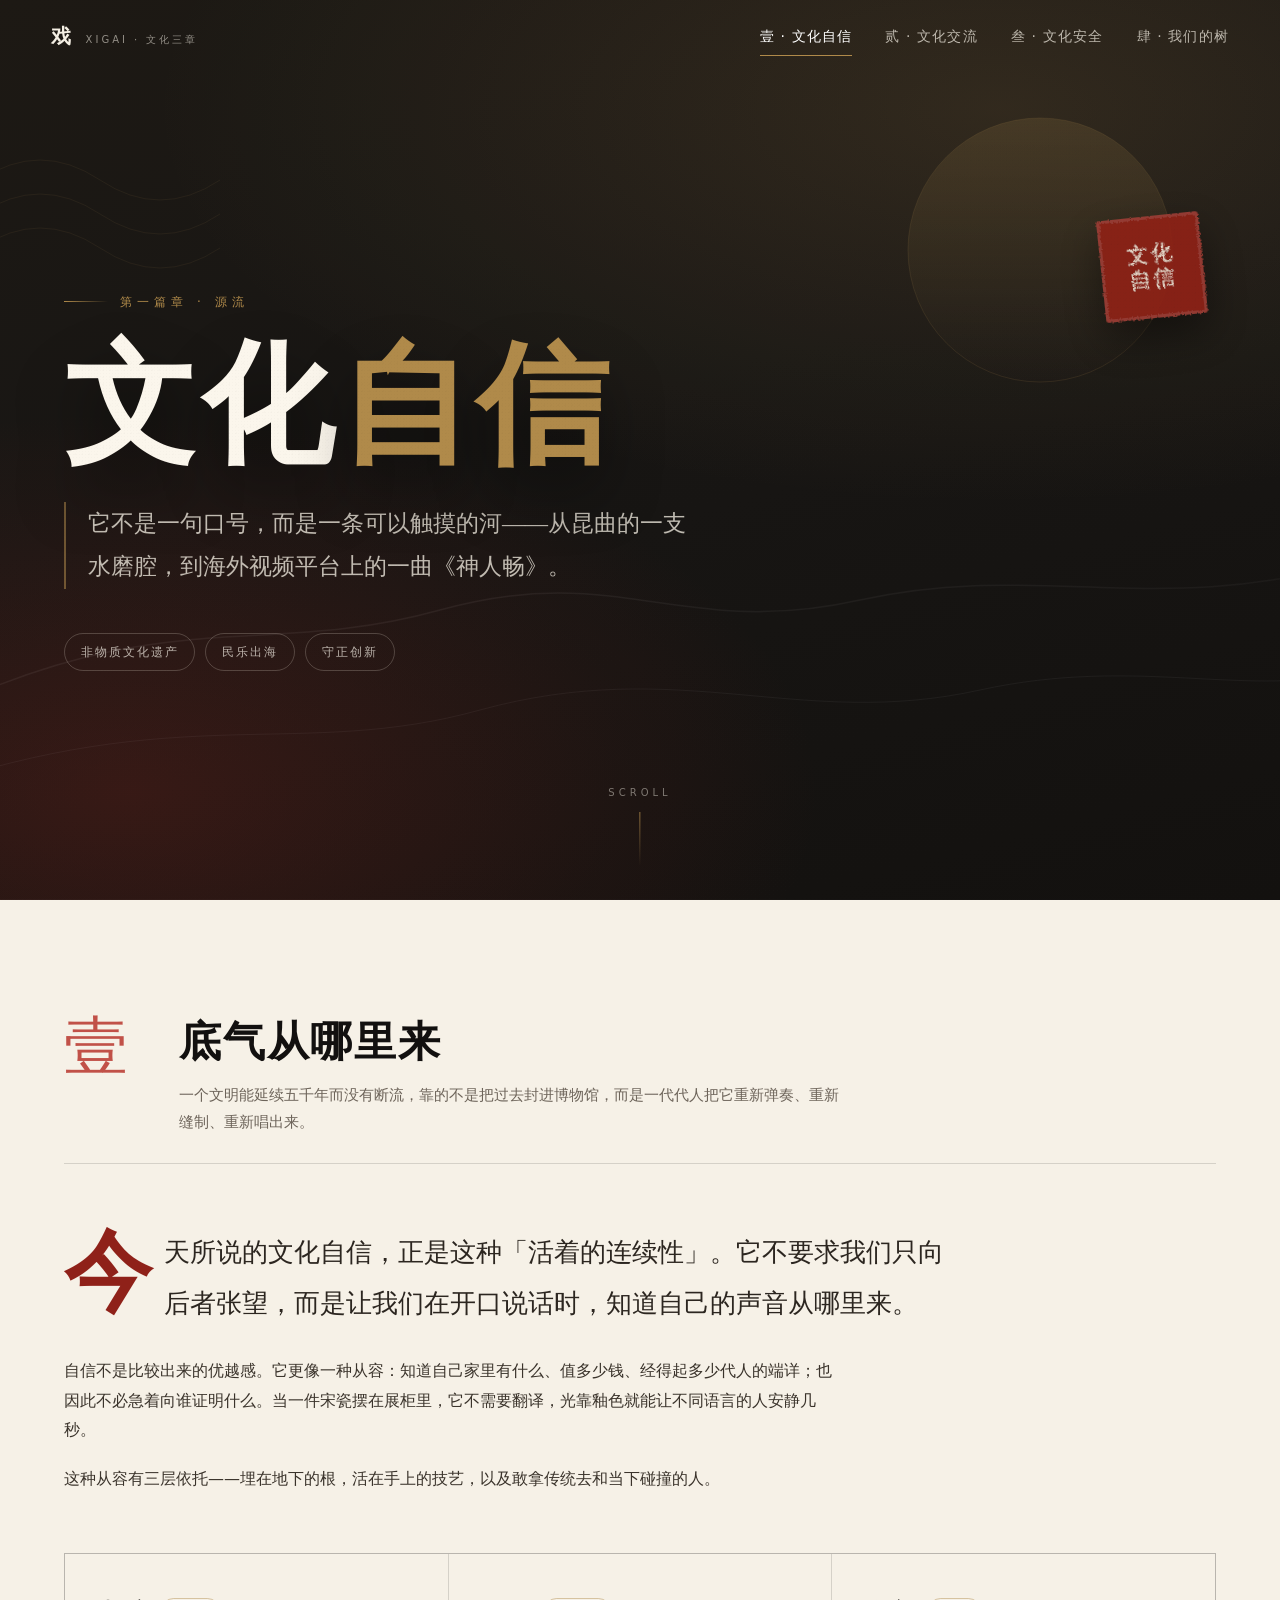
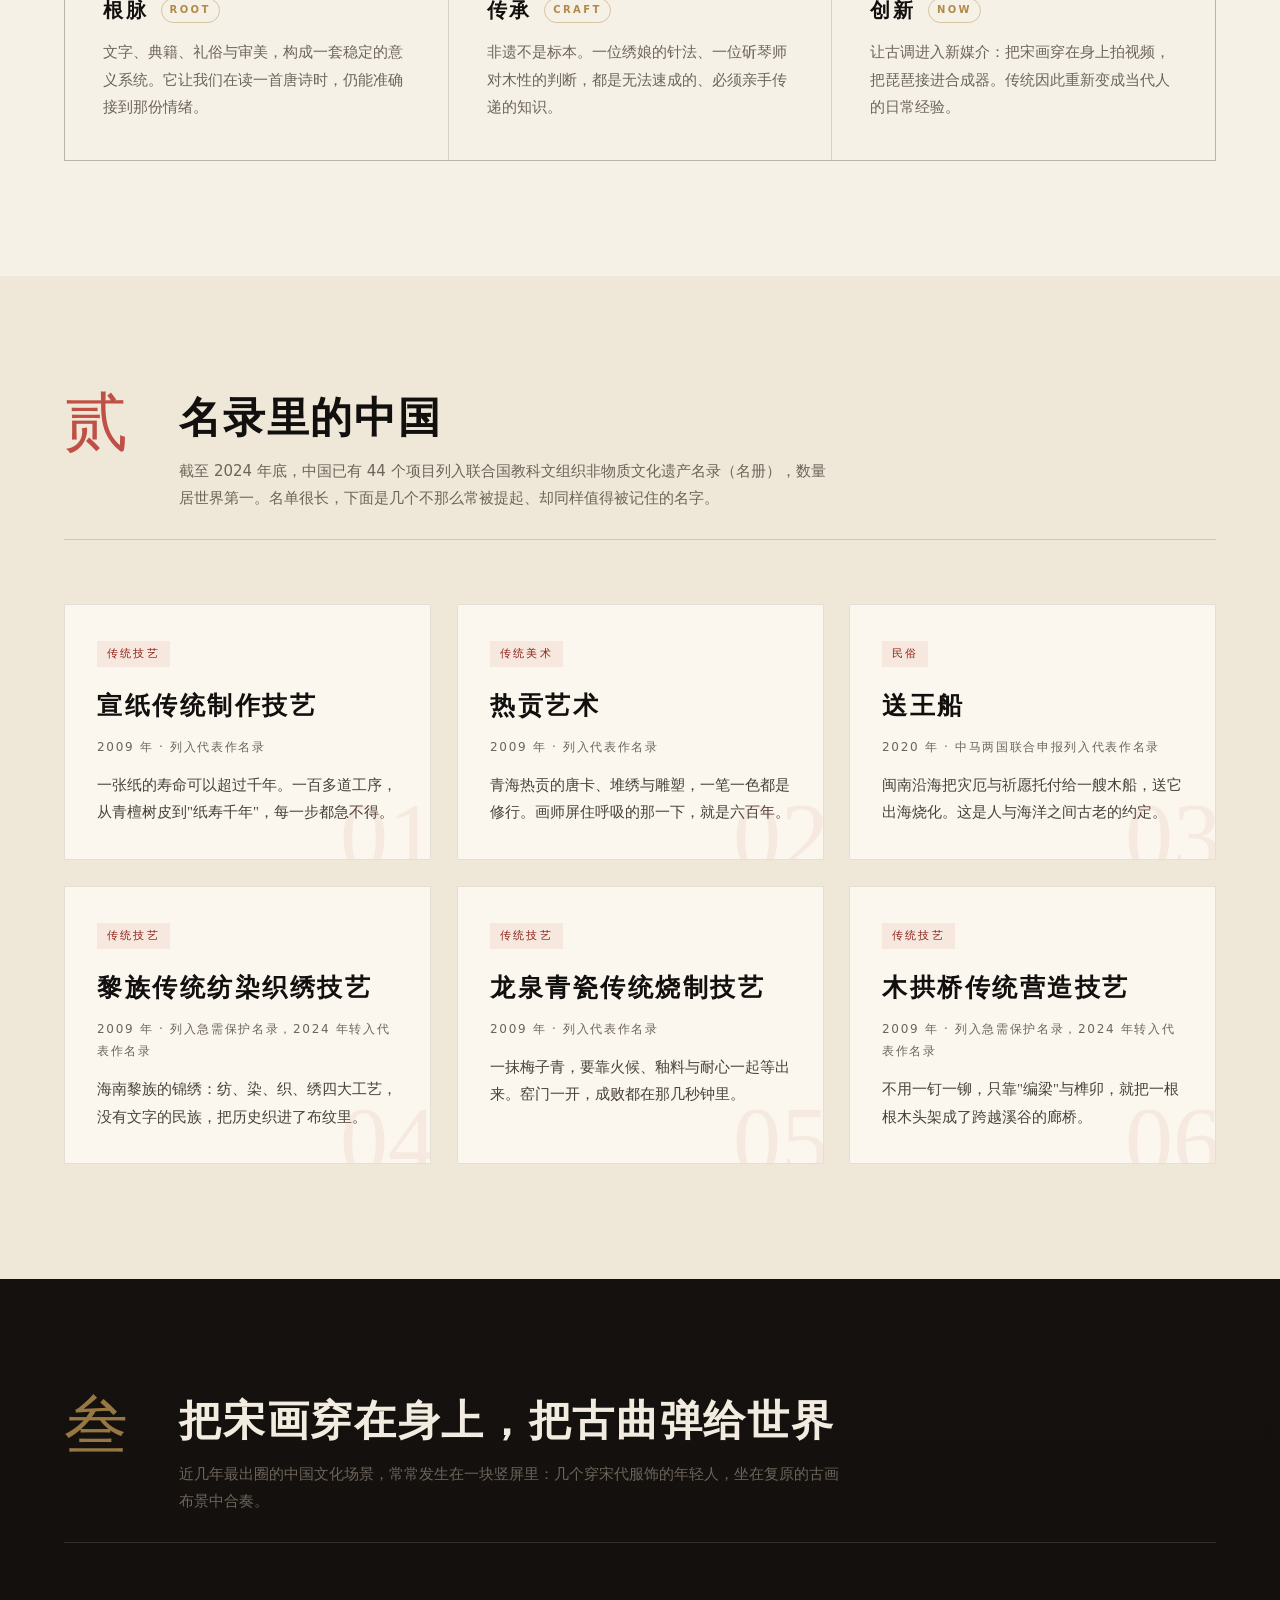
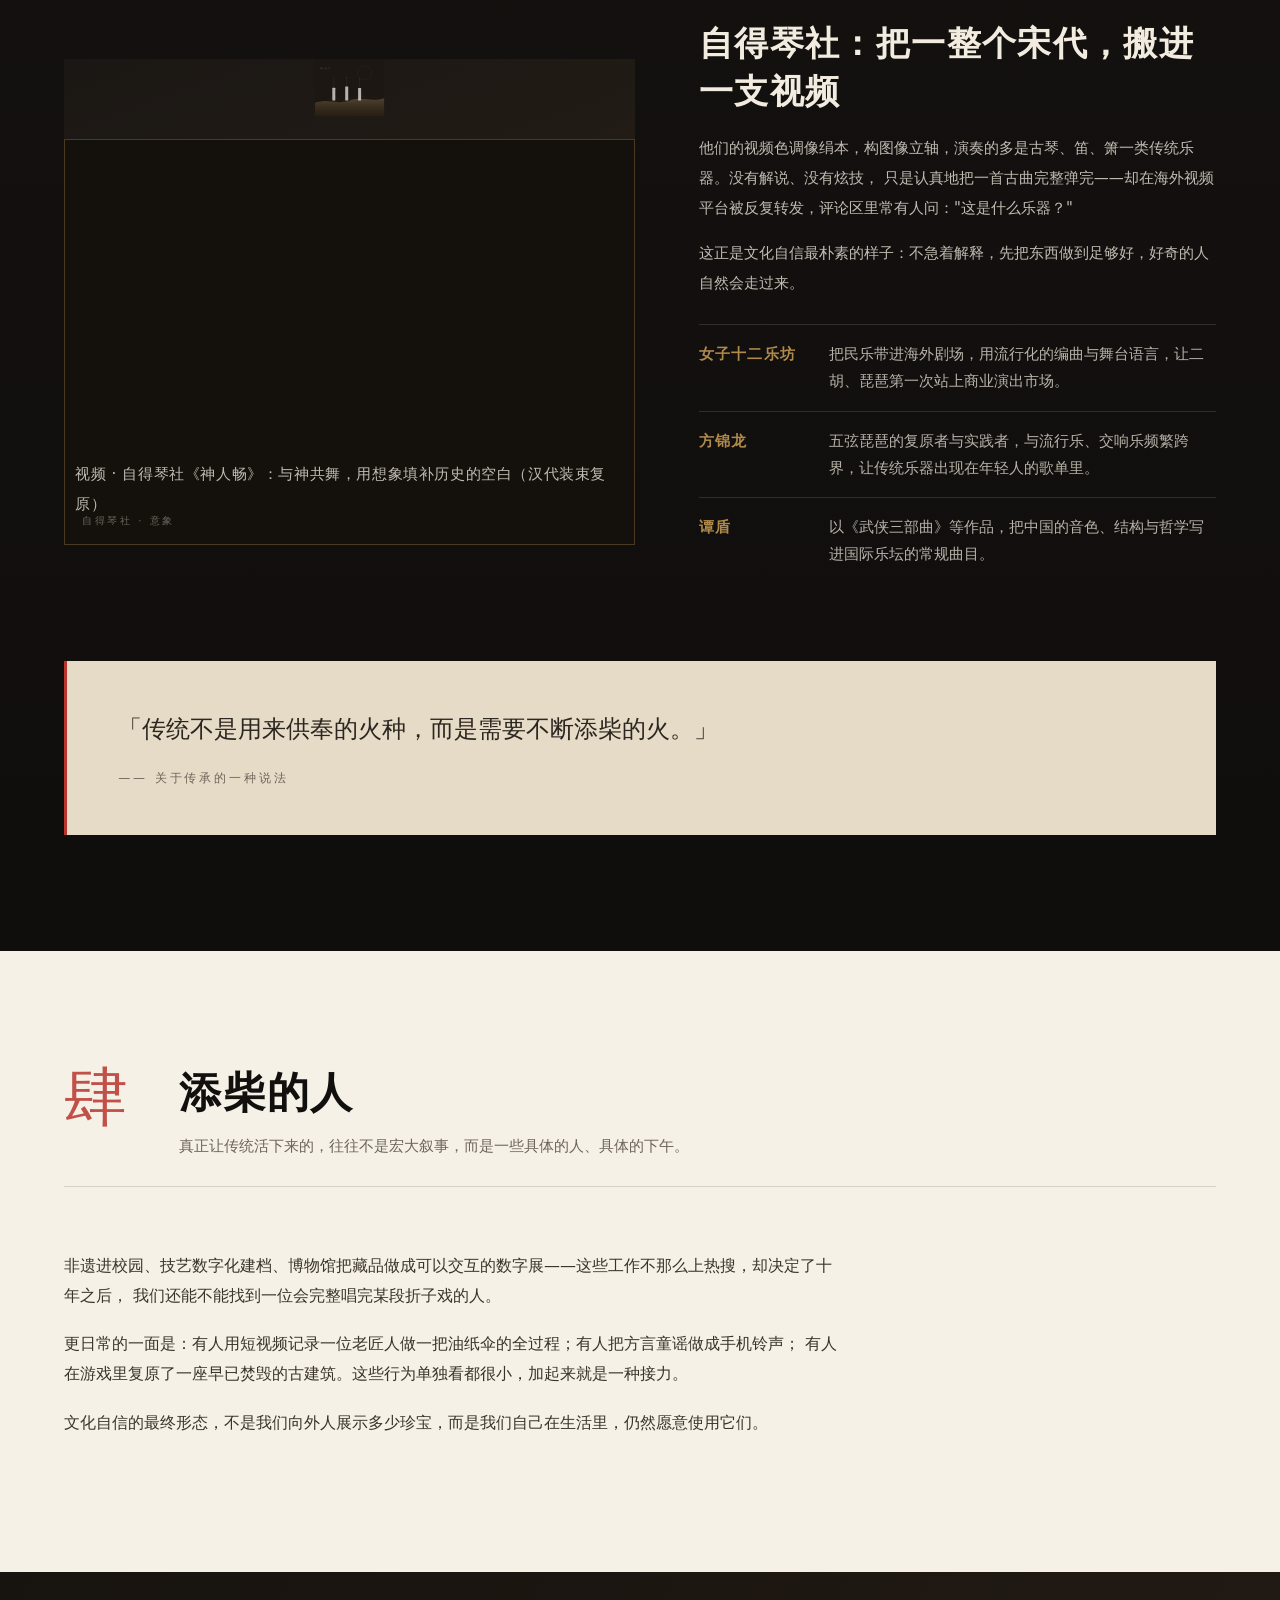
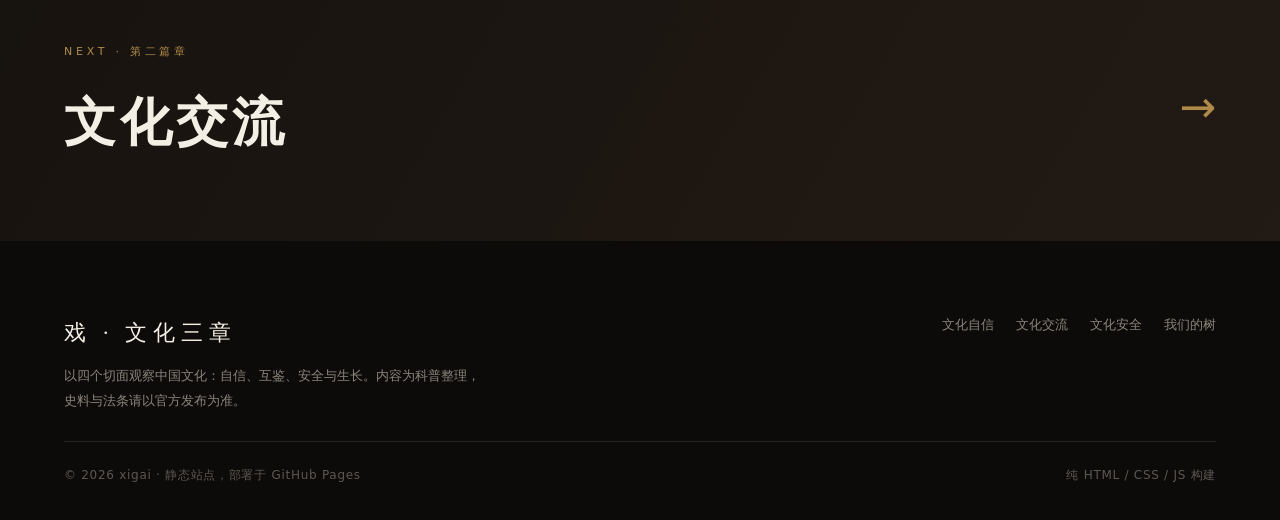
==== commit ce37898a: "feat: 合入 PR#1 修改版，新增「肆 · 我们的树」页面 - 用修改版覆盖 index/exchange/security 与 assets - 新增 tree.html，导航扩展为四章 - " ====
--- a/index.html
+++ b/index.html
@@ -28,6 +28,7 @@
     <a href="index.html" data-nav="home">壹 · 文化自信</a>
     <a href="exchange.html" data-nav="exchange">贰 · 文化交流</a>
     <a href="security.html" data-nav="security">叁 · 文化安全</a>
+    <a href="tree.html" data-nav="tree">肆 · 我们的树</a>
   </nav>
 </header>
 
@@ -129,37 +130,37 @@
         <div class="num">贰</div>
         <div>
           <h2>名录里的中国</h2>
-          <p>截至 2024 年底，中国已有 44 个项目列入联合国教科文组织非物质文化遗产名录（名册），数量居世界第一。下面是其中几个被反复讲述的名字。</p>
+          <p>截至 2024 年底，中国已有 44 个项目列入联合国教科文组织非物质文化遗产名录（名册），数量居世界第一。名单很长，下面是几个不那么常被提起、却同样值得被记住的名字。</p>
         </div>
       </div>
 
       <div class="grid">
         <article class="heritage reveal" data-idx="01">
-          <span class="heritage__tag">表演艺术</span>
-          <h3>昆曲</h3>
-          <time>2001 年 · 首批「人类口头和非物质遗产代表作」</time>
-          <p>水磨腔一起，百戏之祖的呼吸就还在。一支笛、一记板，把四百年前的情绪原样递到今天。</p>
+          <span class="heritage__tag">传统技艺</span>
+          <h3>宣纸传统制作技艺</h3>
+          <time>2009 年 · 列入代表作名录</time>
+          <p>一张纸的寿命可以超过千年。一百多道工序，从青檀树皮到"纸寿千年"，每一步都急不得。</p>
         </article>
 
         <article class="heritage reveal" data-idx="02" data-delay="60">
-          <span class="heritage__tag">传统音乐</span>
-          <h3>古琴艺术</h3>
-          <time>2003 年 · 入选代表作</time>
-          <p>七弦之上，是中国人的留白。琴声不争音量，争的是那一点"希声"里的分寸。</p>
+          <span class="heritage__tag">传统美术</span>
+          <h3>热贡艺术</h3>
+          <time>2009 年 · 列入代表作名录</time>
+          <p>青海热贡的唐卡、堆绣与雕塑，一笔一色都是修行。画师屏住呼吸的那一下，就是六百年。</p>
         </article>
 
         <article class="heritage reveal" data-idx="03" data-delay="120">
-          <span class="heritage__tag">知识与实践</span>
-          <h3>二十四节气</h3>
-          <time>2016 年 · 列入人类非遗代表作名录</time>
-          <p>把天文写进农事，把时间过成诗。它是一套关于"什么时候该做什么"的古老共识。</p>
+          <span class="heritage__tag">民俗</span>
+          <h3>送王船</h3>
+          <time>2020 年 · 中马两国联合申报列入代表作名录</time>
+          <p>闽南沿海把灾厄与祈愿托付给一艘木船，送它出海烧化。这是人与海洋之间古老的约定。</p>
         </article>
 
         <article class="heritage reveal" data-idx="04">
-          <span class="heritage__tag">节庆民俗</span>
-          <h3>春节</h3>
-          <time>2024 年 · 列入人类非遗代表作名录</time>
-          <p>世界上参与人数最多的节日，如今成了全人类共享的非遗。团圆这件事，终于有了国际编号。</p>
+          <span class="heritage__tag">传统技艺</span>
+          <h3>黎族传统纺染织绣技艺</h3>
+          <time>2009 年 · 列入急需保护名录，2024 年转入代表作名录</time>
+          <p>海南黎族的锦绣：纺、染、织、绣四大工艺，没有文字的民族，把历史织进了布纹里。</p>
         </article>
 
         <article class="heritage reveal" data-idx="05" data-delay="60">
@@ -170,10 +171,10 @@
         </article>
 
         <article class="heritage reveal" data-idx="06" data-delay="120">
-          <span class="heritage__tag">民间音乐</span>
-          <h3>侗族大歌</h3>
-          <time>2009 年 · 列入代表作名录</time>
-          <p>没有指挥，没有伴奏，多声部从稻田里长出来。唱的是自然、劳动与人和人之间的和声。</p>
+          <span class="heritage__tag">传统技艺</span>
+          <h3>木拱桥传统营造技艺</h3>
+          <time>2009 年 · 列入急需保护名录，2024 年转入代表作名录</time>
+          <p>不用一钉一铆，只靠"编梁"与榫卯，就把一根根木头架成了跨越溪谷的廊桥。</p>
         </article>
       </div>
     </div>
@@ -220,6 +221,12 @@
             </g>
             <text x="40" y="90" fill="#f4efe4" fill-opacity=".28" font-size="20" font-family="serif" letter-spacing="6">高山流水</text>
           </svg>
+
+          <div class="video-embed reveal" data-delay="120">
+            <iframe src="https://player.bilibili.com/player.html?bvid=BV1Xi4y1s717&page=1&high_quality=1&danmaku=0&autoplay=0"
+                    title="自得琴社《神人畅》" scrolling="no" frameborder="no" allowfullscreen="true"></iframe>
+            <p class="video-embed__cap">视频 · 自得琴社《神人畅》：与神共舞，用想象填补历史的空白（汉代装束复原）</p>
+          </div>
         </div>
 
         <div class="reveal" data-delay="80">
@@ -290,13 +297,14 @@
     <div>
       <div class="footer__brand">戏 · 文化三章</div>
       <p style="margin:0;max-width:420px;line-height:1.9;">
-        以三个切面观察中国文化：自信、互鉴与安全。内容为科普整理，史料与法条请以官方发布为准。
+        以四个切面观察中国文化：自信、互鉴、安全与生长。内容为科普整理，史料与法条请以官方发布为准。
       </p>
     </div>
     <div class="footer__links">
       <a href="index.html">文化自信</a>
       <a href="exchange.html">文化交流</a>
       <a href="security.html">文化安全</a>
+      <a href="tree.html">我们的树</a>
     </div>
   </div>
   <div class="footer__bottom">
--- a/assets/css/style.css
+++ b/assets/css/style.css
@@ -549,7 +549,7 @@
 
 .mini-list li {
   display: grid;
-  grid-template-columns: 92px 1fr;
+  grid-template-columns: 112px 1fr;
   gap: 18px;
   padding: 16px 0;
   border-top: 1px solid var(--ink-line);
@@ -563,6 +563,16 @@
   color: var(--ink);
   letter-spacing: 0.08em;
 }
+
+/* 深色区块内的列表需反色，否则正文与标题都不可读 */
+.section--dark .mini-list li {
+  color: rgba(242, 236, 224, 0.74);
+  border-top-color: rgba(240, 232, 216, 0.14);
+}
+
+.section--dark .mini-list li b { color: var(--gold); }
+
+.section--dark .feature p { color: rgba(242, 236, 224, 0.78); }
 
 /* ---------- 引言块 ---------- */
 .quote {
@@ -810,7 +820,7 @@
 
 .risk {
   position: relative;
-  background: #1a1614;
+  background: #1f1a17;
   border: 1px solid rgba(240, 232, 216, 0.12);
   padding: clamp(24px, 3vw, 34px);
   color: #efe8da;
@@ -846,7 +856,7 @@
   color: #fbf6ec;
 }
 
-.risk p { margin: 0; font-size: 14.5px; color: rgba(239, 232, 218, 0.68); line-height: 1.9; }
+.risk p { margin: 0; font-size: 14.5px; color: rgba(243, 236, 224, 0.78); line-height: 1.9; }
 
 /* ---------- 提醒清单 ---------- */
 .checks {
@@ -902,7 +912,8 @@
   font-family: var(--serif);
   font-size: clamp(70px, 10vw, 120px);
   line-height: 1;
-  color: rgba(176, 138, 74, 0.13);
+  color: rgba(176, 138, 74, 0.08);
+  pointer-events: none;
 }
 
 .law__src {
@@ -946,7 +957,7 @@
 .next {
   display: block;
   position: relative;
-  padding: clamp(48px, 7vw, 96px) clamp(22px, 5vw, 72px);
+  padding: clamp(44px, 5.5vw, 72px) clamp(22px, 5vw, 72px);
   background: linear-gradient(120deg, #17130f, #221a14);
   color: #f4efe4;
   overflow: hidden;
@@ -1113,6 +1124,7 @@
   .nav__links a::after { display: none; }
 
   .hero { min-height: auto; padding-top: 130px; padding-bottom: 80px; }
+  .hero__scroll { display: none; }
   .seal { top: 12%; right: 18px; }
   .feature { grid-template-columns: 1fr; }
   .feature__visual { order: -1; }
@@ -1142,3 +1154,56 @@
   .reveal { opacity: 1; transform: none; transition: none; }
   .hero__scroll::after { animation: none; }
 }
+
+/* ===== 追加：视频嵌入 ===== */
+.video-embed {
+  margin-top: 22px;
+  border: 1px solid rgba(176, 138, 74, .35);
+  background: #14100c;
+  padding: 10px;
+}
+.video-embed iframe {
+  display: block;
+  width: 100%;
+  aspect-ratio: 16 / 9;
+  border: 0;
+}
+.video-embed__cap {
+  margin: 10px 2px 2px;
+  font-size: 12.5px;
+  letter-spacing: .04em;
+  color: rgba(244, 239, 228, .55);
+}
+.section:not(.section--dark) .video-embed { background: #1c1712; }
+
+/* ===== 追加：法条详细卡片 ===== */
+.law-grid {
+  margin: 26px 0 6px;
+  display: grid;
+  grid-template-columns: repeat(auto-fit, minmax(280px, 1fr));
+  gap: 14px;
+}
+.law-item {
+  border: 1px solid rgba(143, 33, 25, .18);
+  background: #fdfaf3;
+  padding: 18px 20px;
+}
+.law-item h4 {
+  margin: 0 0 8px;
+  font-size: 15px;
+  color: var(--ink, #2b241c);
+}
+.law-item h4 small {
+  display: block;
+  margin-top: 4px;
+  font-weight: 400;
+  font-size: 12px;
+  color: #8f2119;
+  letter-spacing: .06em;
+}
+.law-item p {
+  margin: 0;
+  font-size: 13.5px;
+  line-height: 1.85;
+  color: #4a4239;
+}
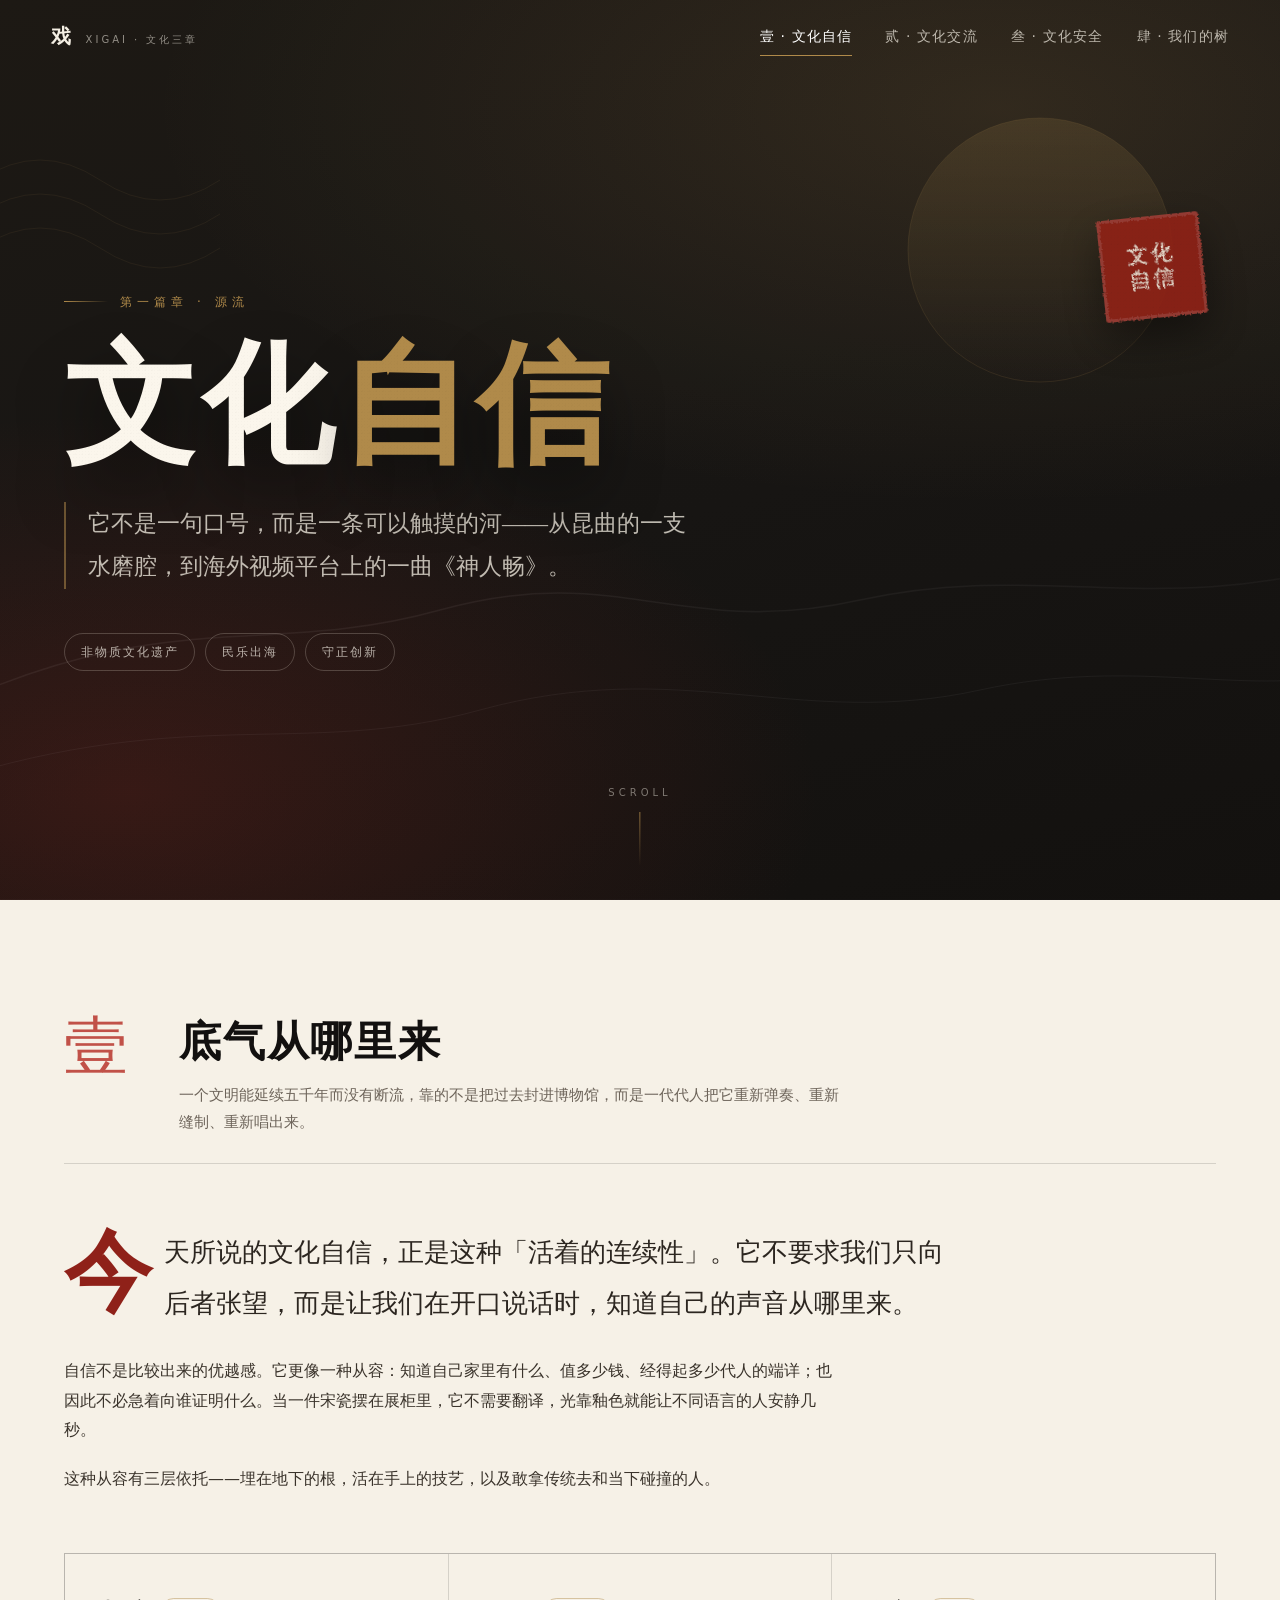
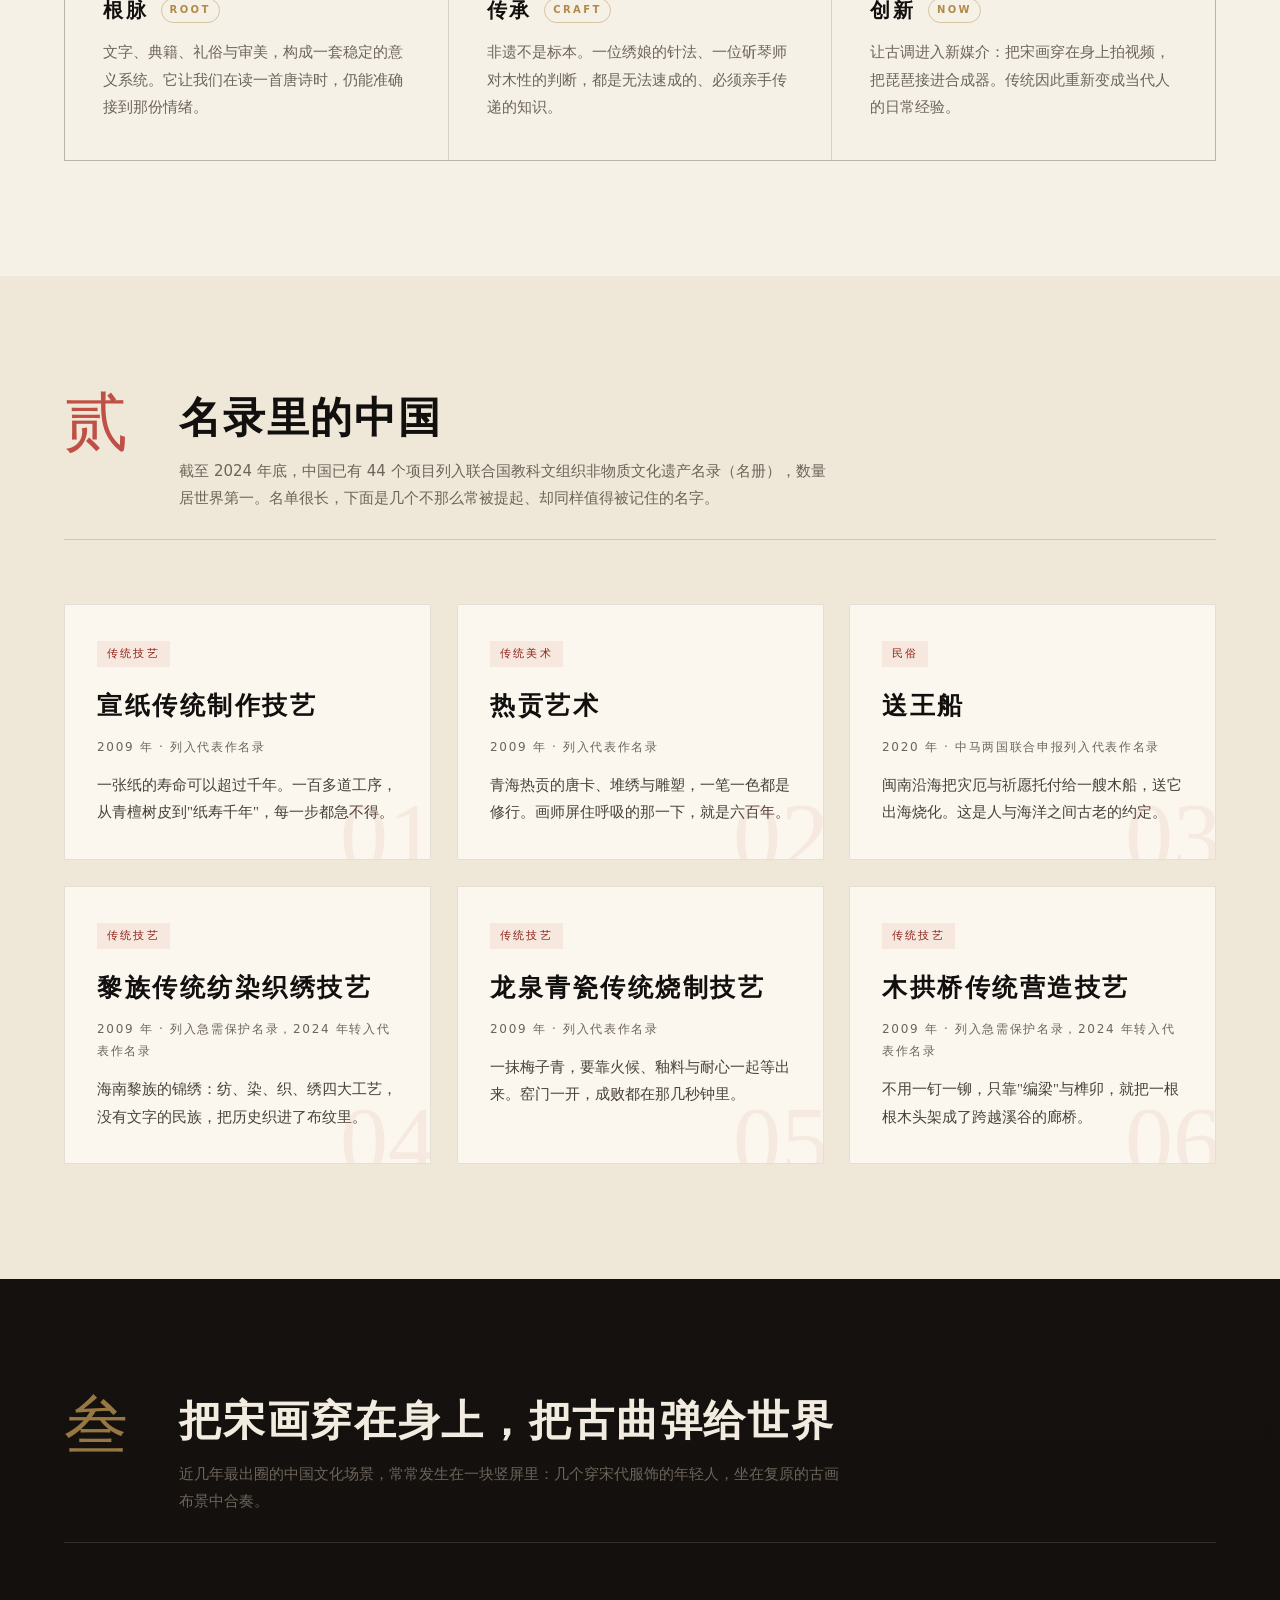
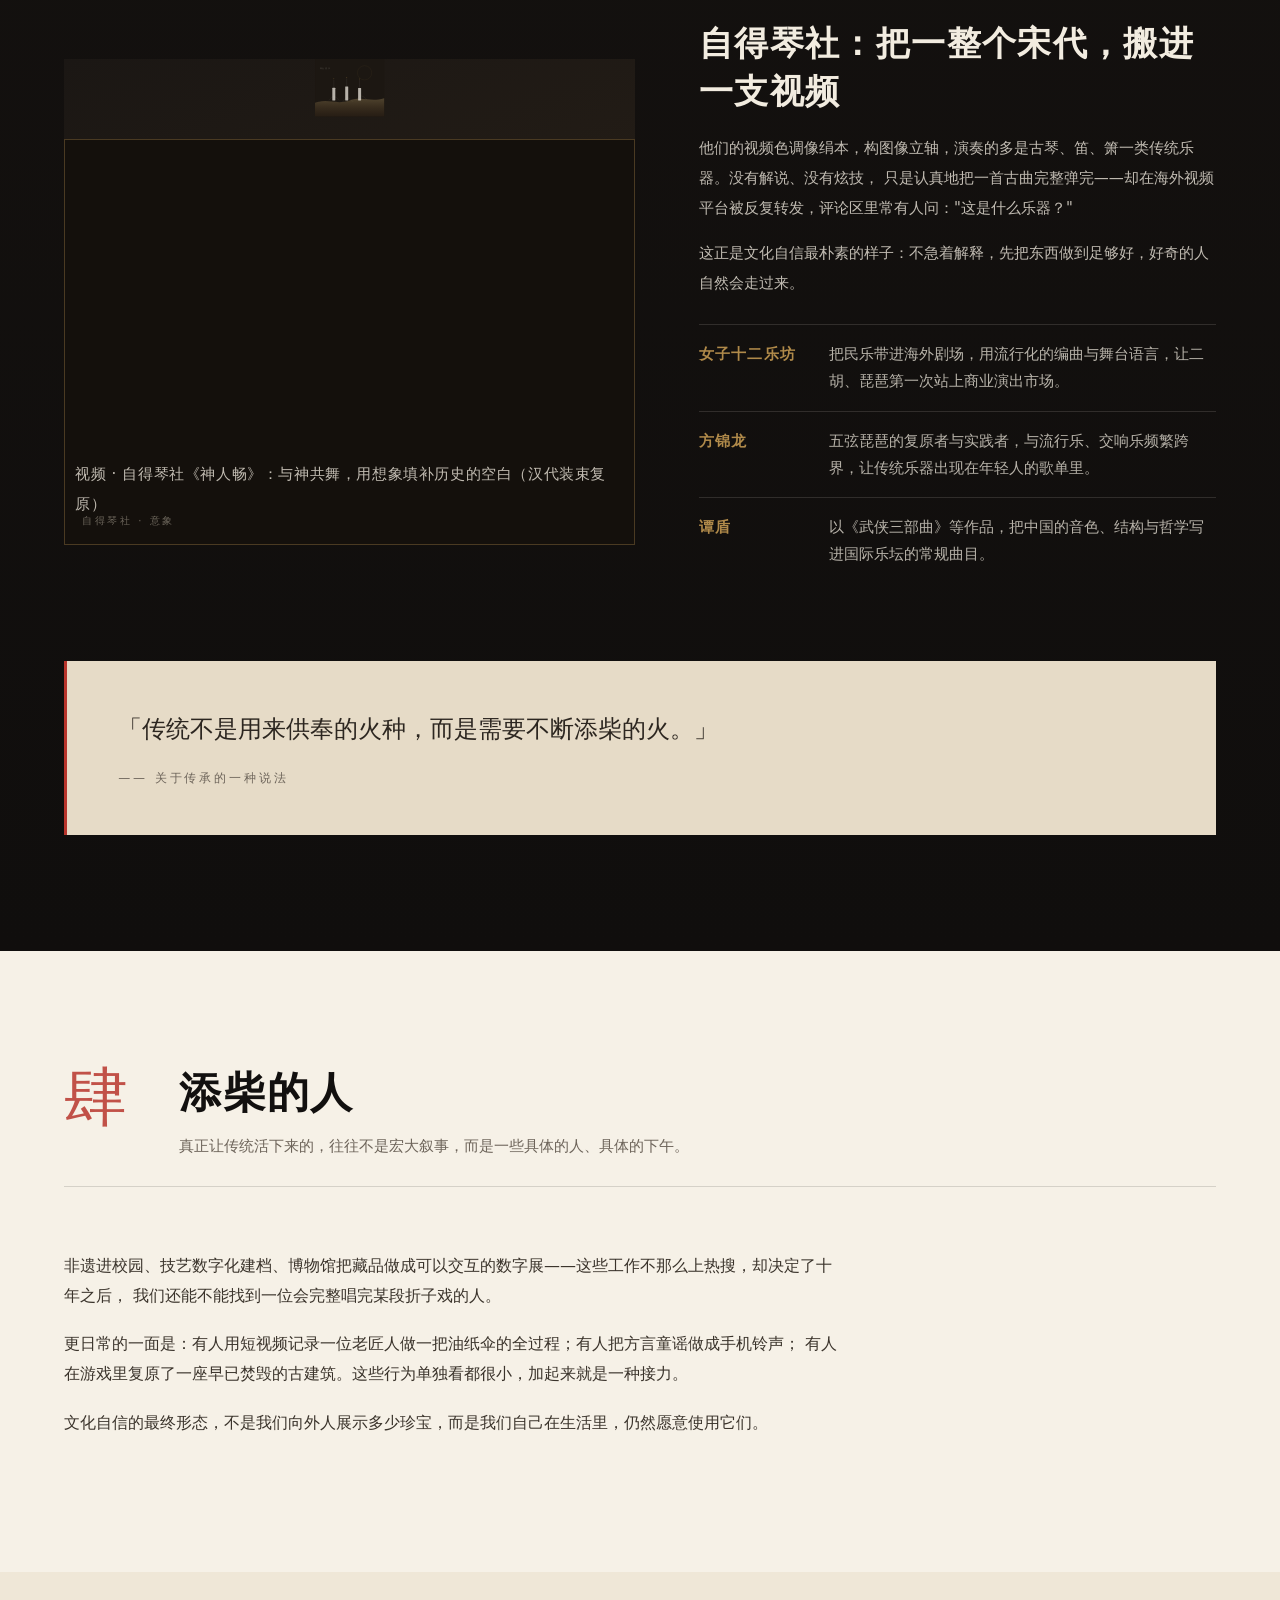
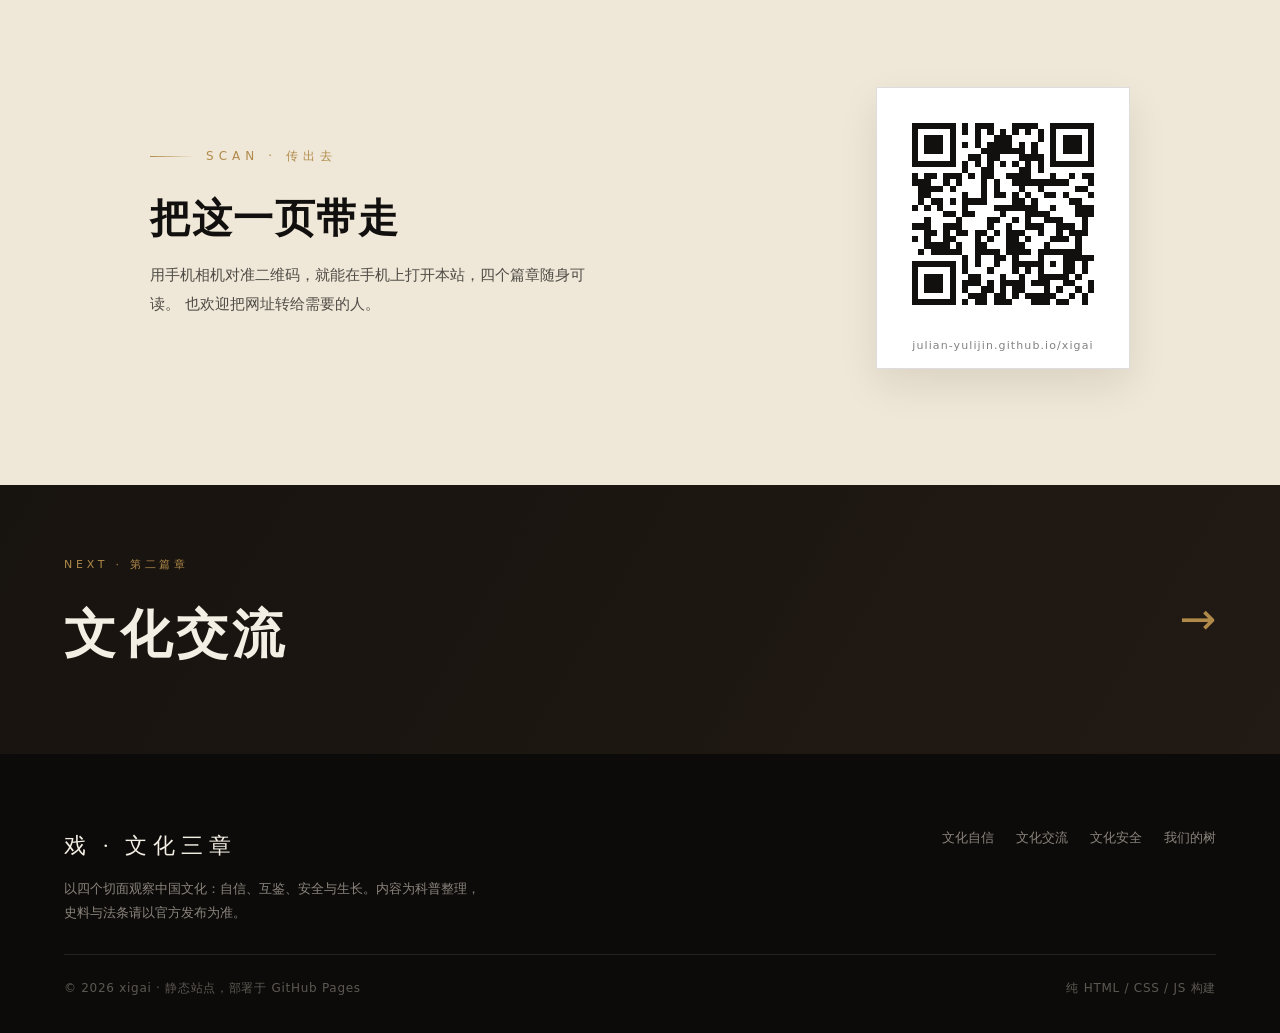
==== commit 05eb7da5: "feat: 首页新增可扫描二维码，扫码直达站点" ====
--- a/index.html
+++ b/index.html
@@ -280,6 +280,26 @@
       </div>
     </div>
   </section>
+
+  <!-- 扫码 -->
+  <section class="section section--paper2">
+    <div class="wrap">
+      <div class="qr-share reveal">
+        <div class="qr-share__text">
+          <div class="kicker">SCAN · 传出去</div>
+          <h2>把这一页带走</h2>
+          <p>
+            用手机相机对准二维码，就能在手机上打开本站，四个篇章随身可读。
+            也欢迎把网址转给需要的人。
+          </p>
+        </div>
+        <div class="qr-share__card">
+          <img src="assets/img/qr-home.svg" alt="扫码打开 XIGAI 文化三章站点" width="220" height="220" loading="lazy">
+          <span>julian-yulijin.github.io/xigai</span>
+        </div>
+      </div>
+    </div>
+  </section>
 </main>
 
 <a class="next" href="exchange.html">
--- a/assets/css/style.css
+++ b/assets/css/style.css
@@ -1207,3 +1207,64 @@
   line-height: 1.85;
   color: #4a4239;
 }
+
+/* ---------- 扫码分享 ---------- */
+.qr-share {
+  display: grid;
+  grid-template-columns: minmax(0, 1.35fr) auto;
+  gap: clamp(28px, 5vw, 64px);
+  align-items: center;
+  max-width: 980px;
+  margin: 0 auto;
+}
+
+.qr-share__text h2 {
+  font-family: var(--serif);
+  font-weight: 600;
+  font-size: clamp(26px, 3.4vw, 40px);
+  line-height: 1.3;
+  letter-spacing: 0.04em;
+  margin: 0 0 16px;
+  color: var(--ink);
+}
+
+.qr-share__text p {
+  margin: 0;
+  max-width: 46ch;
+  font-size: 15px;
+  line-height: 1.95;
+  color: rgba(18, 16, 15, 0.72);
+}
+
+.qr-share__card {
+  justify-self: end;
+  display: grid;
+  justify-items: center;
+  gap: 12px;
+  padding: 16px 16px 12px;
+  background: #fff;
+  border: 1px solid var(--ink-line);
+  box-shadow: 0 16px 38px rgba(18, 16, 15, 0.09);
+}
+
+.qr-share__card img {
+  display: block;
+  width: 220px;
+  height: 220px;
+}
+
+.qr-share__card span {
+  font-size: 11px;
+  letter-spacing: 0.1em;
+  color: rgba(18, 16, 15, 0.52);
+}
+
+@media (max-width: 860px) {
+  .qr-share {
+    grid-template-columns: 1fr;
+    gap: 28px;
+  }
+  .qr-share__card {
+    justify-self: start;
+  }
+}
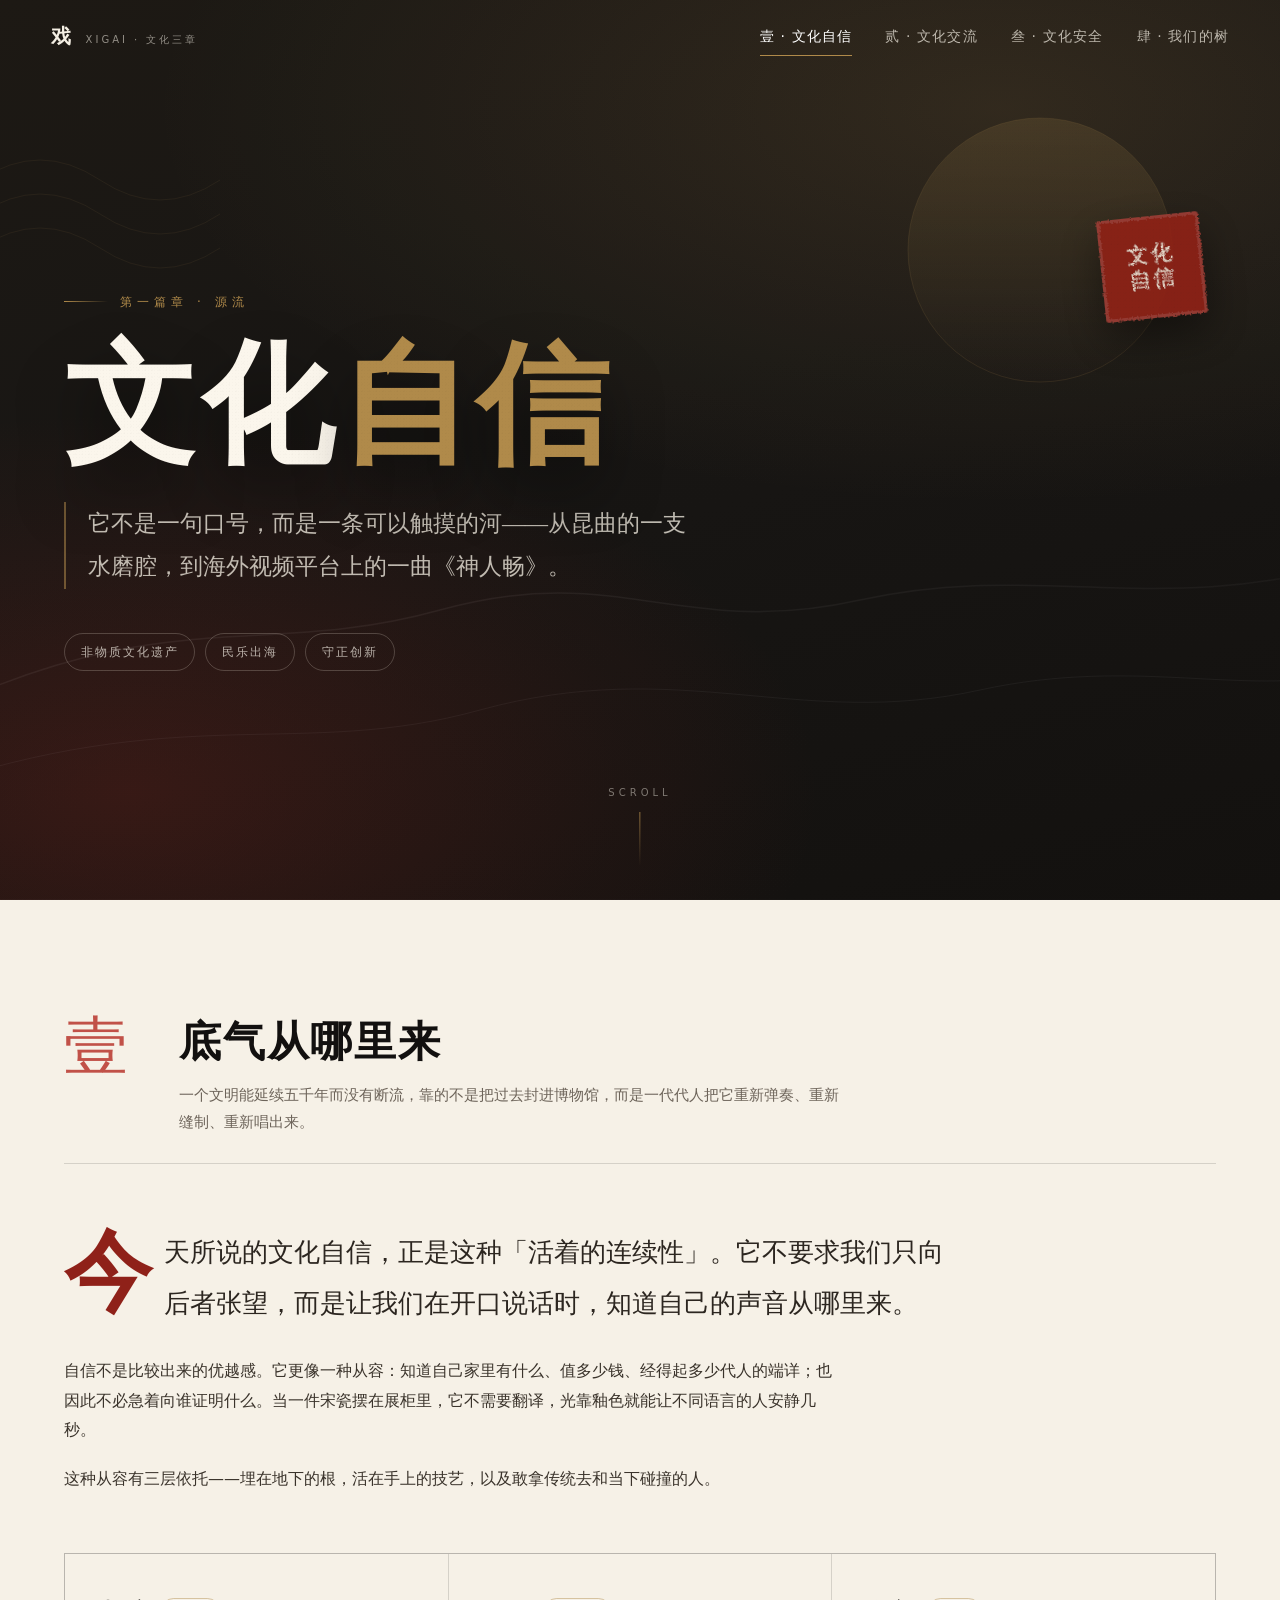
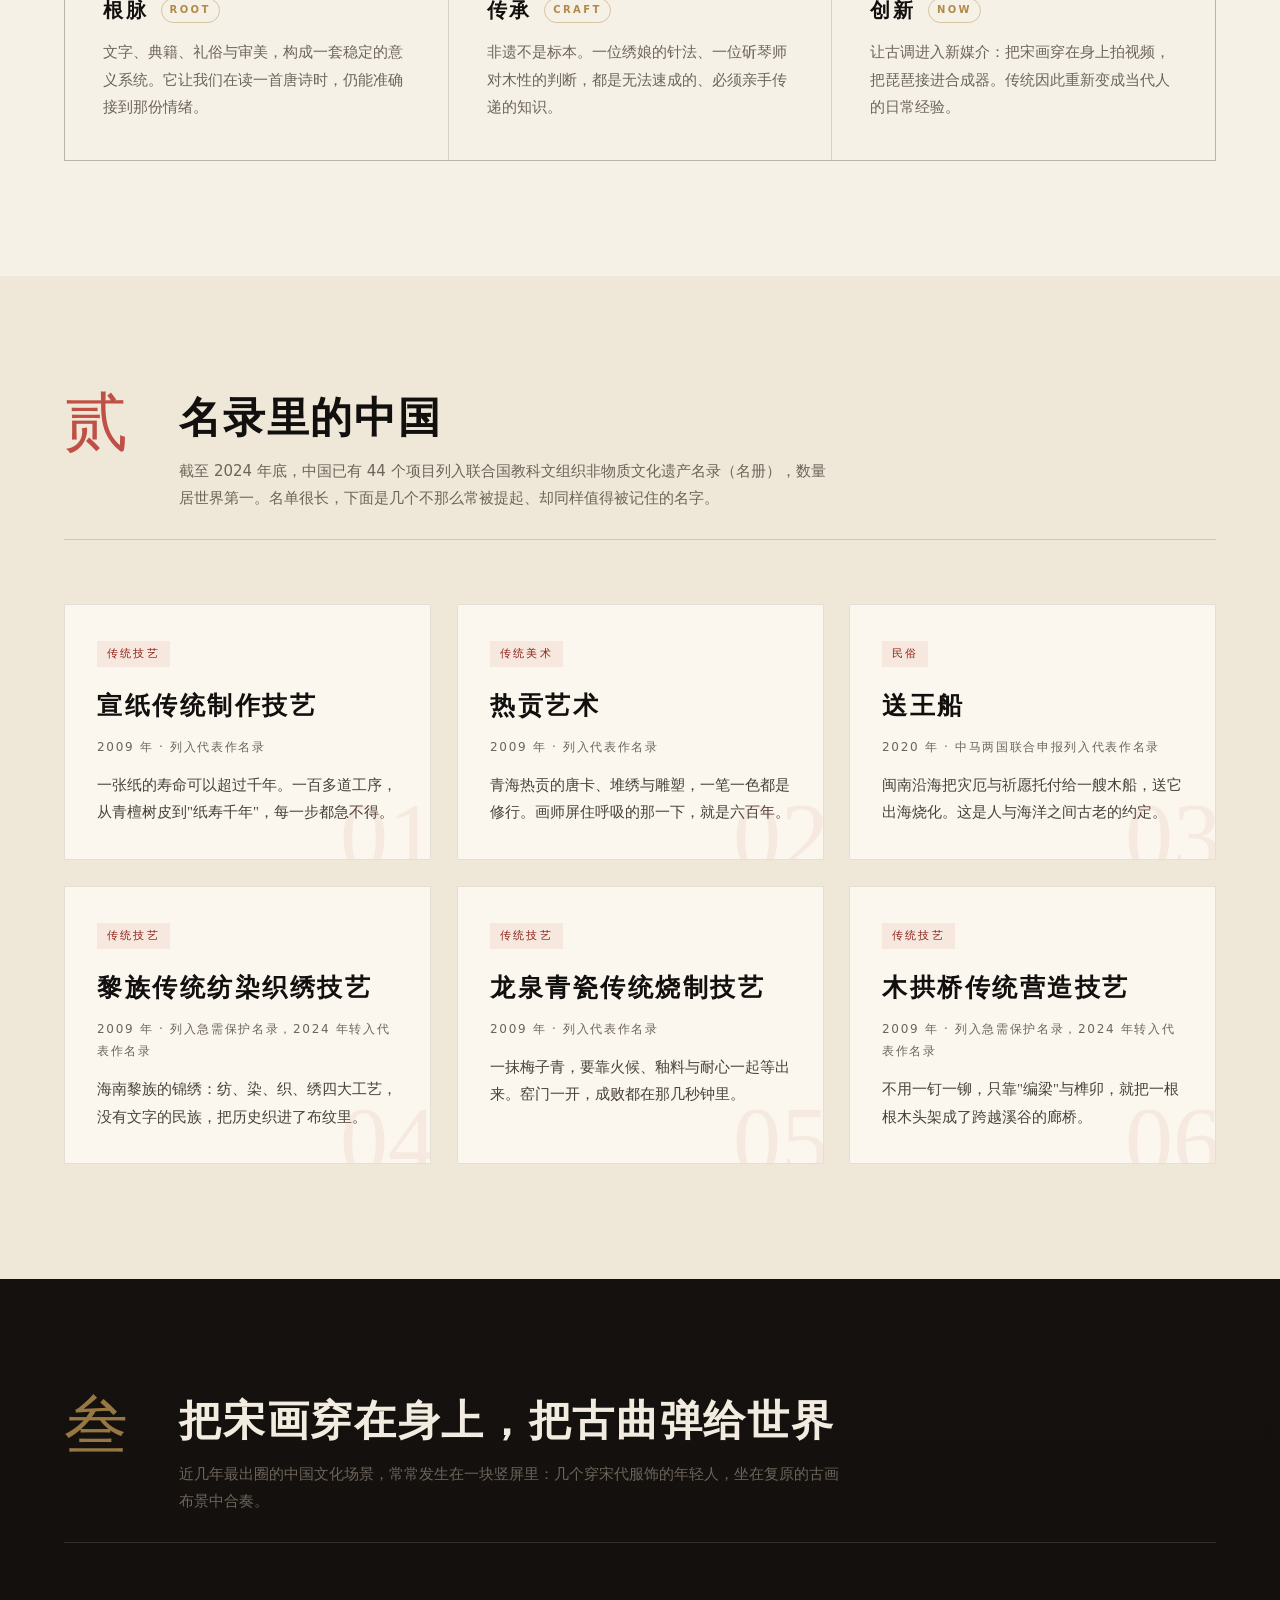
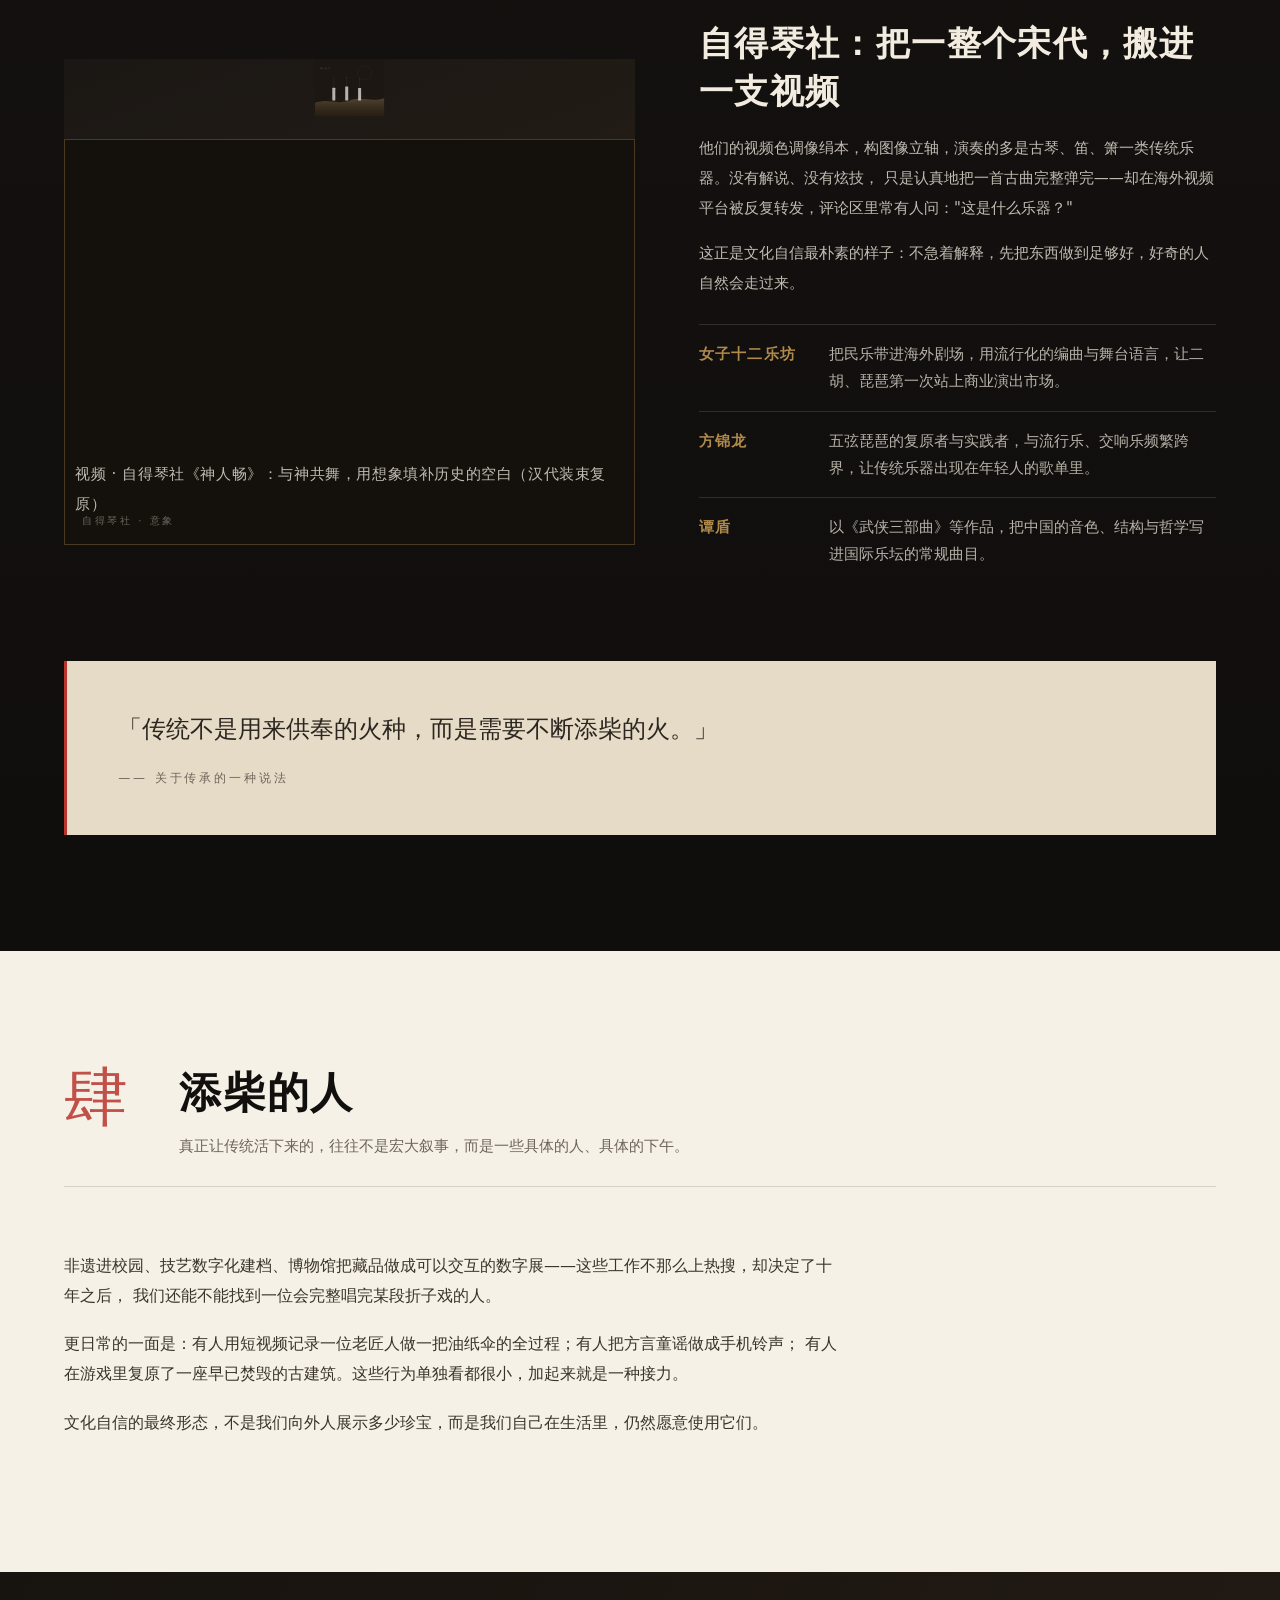
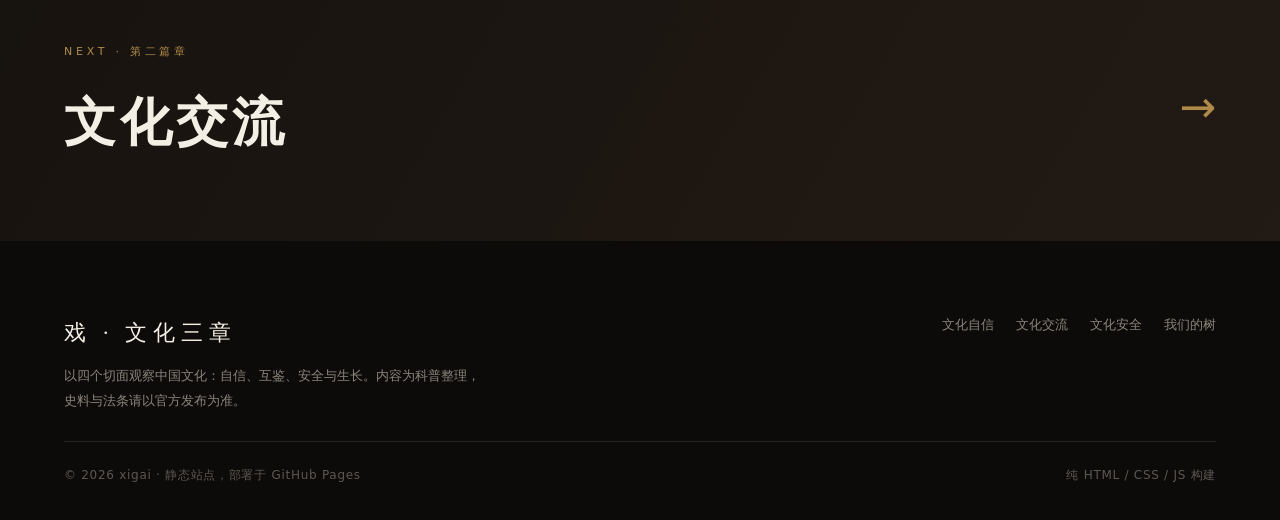
==== commit e01a9753: "Revert "Merge pull request #3：首页可扫二维码" This reverts commit aa68e03d98f0048aef28546807655b6166144f64." ====
--- a/index.html
+++ b/index.html
@@ -280,26 +280,6 @@
       </div>
     </div>
   </section>
-
-  <!-- 扫码 -->
-  <section class="section section--paper2">
-    <div class="wrap">
-      <div class="qr-share reveal">
-        <div class="qr-share__text">
-          <div class="kicker">SCAN · 传出去</div>
-          <h2>把这一页带走</h2>
-          <p>
-            用手机相机对准二维码，就能在手机上打开本站，四个篇章随身可读。
-            也欢迎把网址转给需要的人。
-          </p>
-        </div>
-        <div class="qr-share__card">
-          <img src="assets/img/qr-home.svg" alt="扫码打开 XIGAI 文化三章站点" width="220" height="220" loading="lazy">
-          <span>julian-yulijin.github.io/xigai</span>
-        </div>
-      </div>
-    </div>
-  </section>
 </main>
 
 <a class="next" href="exchange.html">
--- a/assets/css/style.css
+++ b/assets/css/style.css
@@ -1207,64 +1207,3 @@
   line-height: 1.85;
   color: #4a4239;
 }
-
-/* ---------- 扫码分享 ---------- */
-.qr-share {
-  display: grid;
-  grid-template-columns: minmax(0, 1.35fr) auto;
-  gap: clamp(28px, 5vw, 64px);
-  align-items: center;
-  max-width: 980px;
-  margin: 0 auto;
-}
-
-.qr-share__text h2 {
-  font-family: var(--serif);
-  font-weight: 600;
-  font-size: clamp(26px, 3.4vw, 40px);
-  line-height: 1.3;
-  letter-spacing: 0.04em;
-  margin: 0 0 16px;
-  color: var(--ink);
-}
-
-.qr-share__text p {
-  margin: 0;
-  max-width: 46ch;
-  font-size: 15px;
-  line-height: 1.95;
-  color: rgba(18, 16, 15, 0.72);
-}
-
-.qr-share__card {
-  justify-self: end;
-  display: grid;
-  justify-items: center;
-  gap: 12px;
-  padding: 16px 16px 12px;
-  background: #fff;
-  border: 1px solid var(--ink-line);
-  box-shadow: 0 16px 38px rgba(18, 16, 15, 0.09);
-}
-
-.qr-share__card img {
-  display: block;
-  width: 220px;
-  height: 220px;
-}
-
-.qr-share__card span {
-  font-size: 11px;
-  letter-spacing: 0.1em;
-  color: rgba(18, 16, 15, 0.52);
-}
-
-@media (max-width: 860px) {
-  .qr-share {
-    grid-template-columns: 1fr;
-    gap: 28px;
-  }
-  .qr-share__card {
-    justify-self: start;
-  }
-}
